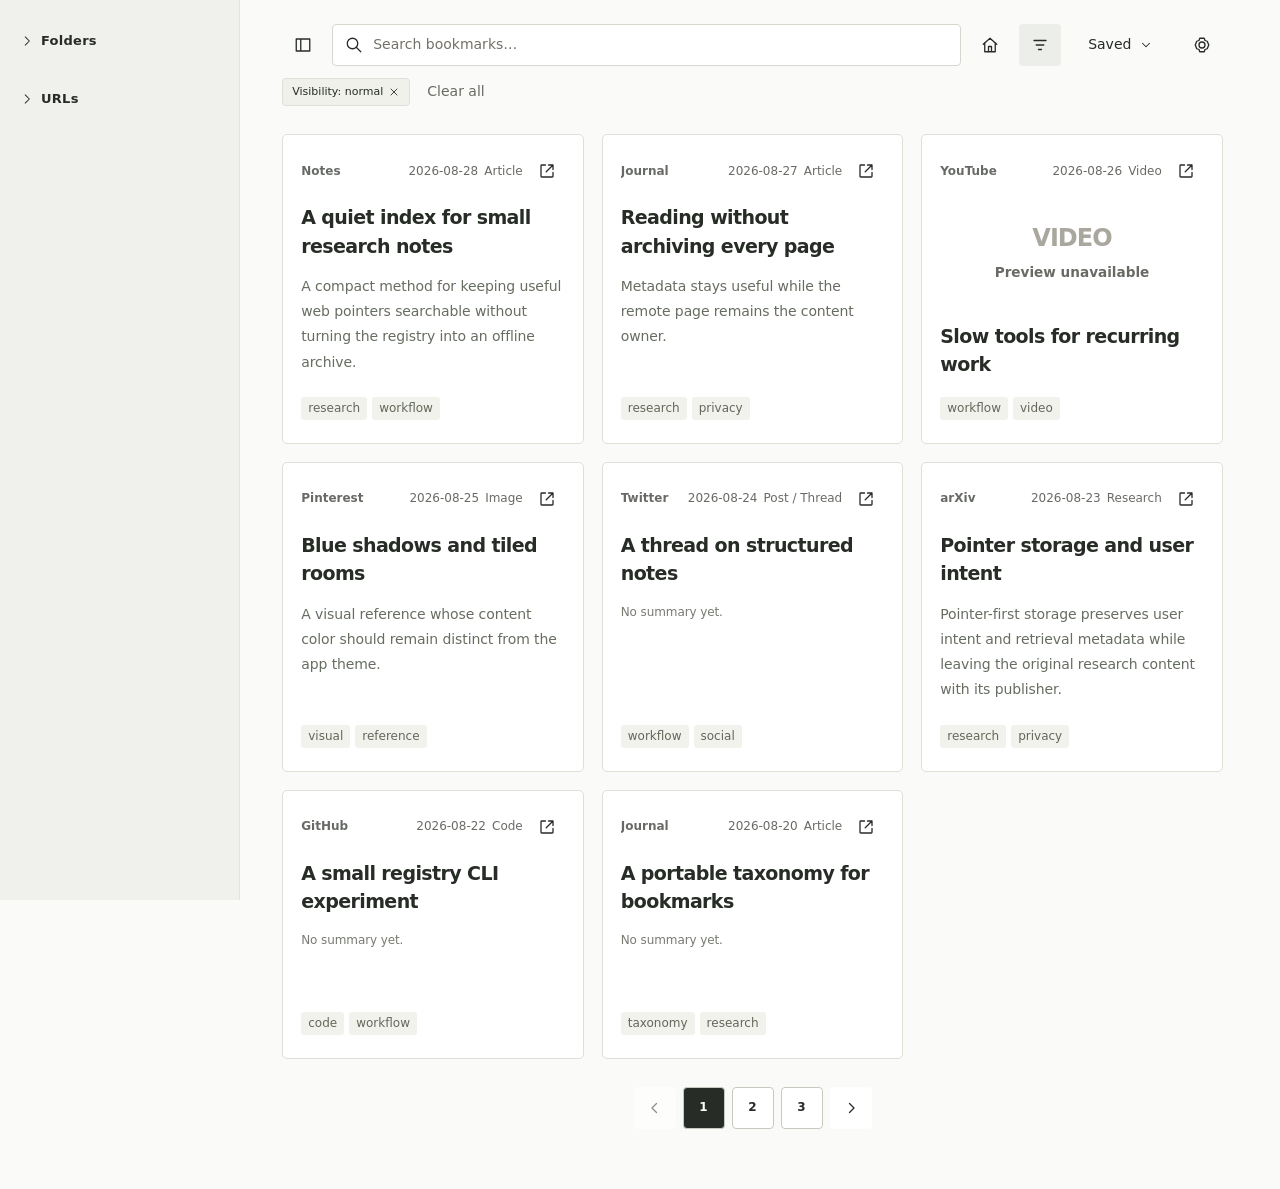
==== web/demo.html @ cd57df18 "Publish local bookmark workspace template with synthetic examples" ====
<!doctype html>
<html lang="en">
  <head>
    <meta charset="utf-8">
    <meta name="viewport" content="width=device-width, initial-scale=1">
    <meta name="color-scheme" content="light">
    <title>Web Bookmark Hub</title>
    <link rel="stylesheet" href="styles.css?v=cards-settings-2">
    <link rel="stylesheet" href="sidebar-navigation.css?v=navigation-6">
    <link rel="stylesheet" href="ui-theme.css?v=cards-settings-2">
    <script src="ui-icons.js?v=clean-retrieval-1" defer></script>
    <script src="ui-language.js?v=cards-settings-2" defer></script>
    <script src="content-types.js?v=content-type-1" defer></script>
    <script src="demo-data.js?v=structural-nav-1" defer></script>
    <script src="demo-source.js?v=content-type-1" defer></script>
    <script src="demo-boot.js?v=structural-nav-1" defer></script>
    <script src="query-state.js?v=view-settings-1" defer></script>
    <script src="sort-model.js?v=sort-popover-1" defer></script>
    <script src="settings-controller.js?v=view-settings-1" defer></script>
    <script src="results-view.js?v=clean-retrieval-1" defer></script>
    <script src="detail-presentation.js?v=single-url-1" defer></script>
    <script src="card-presentation.js?v=card-density-1" defer></script>
    <script src="detail-view.js?v=clean-retrieval-1" defer></script>
    <script src="detail-navigation.js?v=detail-navigation-1" defer></script>
    <script src="tag-suggestions.js?v=tag-suggestions-2" defer></script>
    <script src="view.js?v=clean-retrieval-1" defer></script>
    <script src="sidebar-navigation.js?v=clean-retrieval-1" defer></script>
    <script src="responsive-workflows.js?v=clean-retrieval-1" defer></script>
    <script src="selection-actions.js?v=clean-retrieval-1" defer></script>
    <script src="app.js?v=clean-retrieval-1" defer></script>
  </head>
  <body>
    <div class="app-shell" id="app-shell">
      <aside class="sidebar" id="sidebar" aria-label="Entry navigation">
        <button id="sidebar-mobile-close" class="sidebar-mobile-close" type="button" aria-label="Close sidebar" data-i18n-aria-label="sidebar.close" data-icon="close"></button>
        <nav class="sidebar-nav" aria-label="Browse entries">
          <details class="nav-group">
            <summary class="nav-label"><span data-icon="chevron"></span>Folders</summary>
            <button class="tree-collapse-control" type="button" data-collapse-tree="folders" aria-label="Collapse all Folders" data-tooltip="Collapse all Folders" data-i18n-collapse-section="Folders" data-icon="collapse"></button>
            <div id="folders" class="facet-list tree-list" aria-label="Folders">
              <p class="sidebar-empty">Loading…</p>
            </div>
          </details>

          <details class="nav-group">
            <summary class="nav-label"><span data-icon="chevron"></span>URLs</summary>
            <button class="tree-collapse-control" type="button" data-collapse-tree="url-groups" aria-label="Collapse all URLs" data-tooltip="Collapse all URLs" data-i18n-collapse-section="URLs" data-icon="collapse"></button>
            <div id="url-groups" class="facet-list tree-list auto-group-list" aria-label="URL groups">
              <p class="sidebar-empty">Loading…</p>
            </div>
          </details>

        </nav>
      </aside>
    <button id="sidebar-backdrop" class="sidebar-backdrop" type="button" aria-label="Close sidebar" data-i18n-aria-label="sidebar.close" hidden></button>

      <main class="main-content" id="main-content">
        <h1 id="page-title" class="visually-hidden">All entries</h1>
        <header class="results-header">
          <div class="control-slot" id="control-slot">
            <div class="toolbar browse-toolbar" id="browse-toolbar" aria-label="Entry controls">
            <button class="button button-quiet icon-button sidebar-toggle" id="sidebar-toggle" type="button" aria-controls="sidebar" aria-expanded="true" aria-label="Hide sidebar" data-tooltip="Hide sidebar" data-icon="sidebar"></button>

            <label class="search-field" for="search-input"><span class="search-icon" data-icon="search" aria-hidden="true"></span>
              <span class="visually-hidden">Search entries</span>
              <input id="search-input" name="search" type="search" placeholder="Search bookmarks…" autocomplete="off" data-i18n-placeholder="placeholder.search">
            </label>

            <button class="button icon-button default-view-button" id="default-view-button" type="button" aria-label="Return to default view" data-tooltip="Return to default view" data-i18n-aria-label="action.returnDefault" data-i18n-tooltip="action.returnDefault" data-icon="home"></button>

            <button class="button icon-button filter-button" id="filter-button" type="button" aria-label="Open filters" aria-haspopup="dialog" aria-controls="filter-dialog" data-tooltip="Open filters" data-i18n-aria-label="action.openFilters" data-i18n-tooltip="action.openFilters" data-icon="filter"></button>

            <div class="sort-control" id="sort-control">
              <button class="button sort-trigger" id="sort-trigger" type="button" aria-haspopup="dialog" aria-expanded="false" aria-controls="sort-popover">Saved ↓</button>
              <div class="sort-popover" id="sort-popover" role="dialog" aria-label="Sort entries" hidden>
                <span class="sort-label">Sort order</span>
                <div class="sort-options" role="radiogroup" aria-label="Sort order">
                  <button class="sort-option" type="button" role="radio" data-sort-value="newest"><span>Saved</span><span>Newest ↓</span></button>
                  <button class="sort-option" type="button" role="radio" data-sort-value="oldest"><span>Saved</span><span>Oldest ↑</span></button>
                  <button class="sort-option" type="button" role="radio" data-sort-value="updated_desc"><span>Edited</span><span>Newest ↓</span></button>
                  <button class="sort-option" type="button" role="radio" data-sort-value="updated_asc"><span>Edited</span><span>Oldest ↑</span></button>
                  <button class="sort-option" type="button" role="radio" data-sort-value="title_asc"><span>Title</span><span>A–Z ↑</span></button>
                  <button class="sort-option" type="button" role="radio" data-sort-value="title_desc"><span>Title</span><span>Z–A ↓</span></button>
                  <button class="sort-option" type="button" role="radio" data-sort-value="source_asc"><span>Source</span><span>A–Z ↑</span></button>
                  <button class="sort-option" type="button" role="radio" data-sort-value="source_desc"><span>Source</span><span>Z–A ↓</span></button>
                </div>
              </div>
            </div>
        <button class="button icon-button settings-button" id="settings-button" type="button" aria-label="Open settings" aria-haspopup="dialog" aria-controls="settings-dialog" data-tooltip="Open Settings" data-i18n-aria-label="action.openSettings" data-i18n-tooltip="action.openSettings" data-icon="settings"></button>
            <output id="result-count" class="visually-hidden" aria-live="polite">Loading entries…</output>
            </div>
          </div>
          <div class="result-context-slot" id="result-context-slot">
            <div class="active-filter-summary" id="active-filter-summary" hidden>
              <div class="active-filter-chips" id="active-filter-chips" aria-label="Active filters"></div>
              <button class="button button-quiet clear-filters-button" id="clear-filters-button" type="button" data-i18n="action.clearAll">Clear all</button>
            </div>
            <div class="batch-bar" id="batch-bar" role="group" aria-label="Selected entries" data-i18n-aria-label="selection.title" hidden>
              <div class="selection-summary"><label class="batch-select-all"><input id="batch-select-all" type="checkbox" aria-label="Select loaded entries" data-i18n-aria-label="selection.loaded"><span id="batch-selected-count">0 selected</span></label><button class="button button-quiet" id="batch-select-results" type="button" aria-pressed="false">Select all results</button></div>
              <div class="selection-actions">
                <button class="button button-quiet" id="batch-ai-summary" type="button"><span data-icon="ai"></span><span data-i18n="selection.ai">AI summary</span></button>
                <button class="button button-quiet" type="button" data-batch-action="add_tags" aria-controls="batch-editor" aria-expanded="false"><span data-icon="tags"></span><span>Tags</span></button>
                <button class="button button-quiet" id="batch-more" type="button" popovertarget="batch-more-menu" aria-label="More actions" data-i18n-aria-label="selection.more"><span data-icon="more"></span><span data-i18n="selection.more">More</span></button>
                <button class="button button-quiet icon-button" id="batch-done" type="button" aria-label="Clear selection" data-tooltip="Clear selection" data-i18n-aria-label="selection.clear" data-i18n-tooltip="selection.clear"><span data-icon="close"></span></button>
              </div>
              <div class="selection-menu" id="batch-more-menu" popover="auto" aria-label="More actions" data-i18n-aria-label="selection.more">
                <button type="button" data-batch-action="set_kind"><span data-icon="type"></span>Content type</button>
                <button type="button" data-batch-action="set_visibility"><span data-icon="lock"></span>Visibility</button>
                <button type="button" data-batch-action="set_folder"><span data-icon="folder"></span><span data-i18n="action.moveToFolder">Move to Folder</span></button>
                <button type="button" class="selection-delete" data-batch-action="delete"><span data-icon="delete"></span><span data-i18n="action.deletePermanently">Delete permanently</span></button>
              </div>
              <div class="selection-editor" id="batch-editor" popover="auto" role="dialog" aria-labelledby="batch-editor-title">
                <div class="selection-editor-heading"><h2 id="batch-editor-title">Move to Folder</h2><button class="button button-quiet icon-button" id="batch-editor-close" type="button" aria-label="Close action"><span data-icon="close"></span></button></div>
                <label class="batch-operation-label visually-hidden" for="batch-operation" data-i18n="selection.operation">Action</label>
                <select id="batch-operation"><option value="set_folder" data-i18n="action.moveToFolder">Move to Folder</option><option value="add_tags" data-i18n="action.addTags">Add Tags</option><option value="remove_tags" data-i18n="action.removeTags">Remove Tags</option><option value="set_kind" data-i18n="action.setContentType">Set Content type</option><option value="set_visibility" data-i18n="action.setVisibility">Set Visibility</option><option value="delete" data-i18n="action.deletePermanently">Delete permanently</option></select>
                <label id="batch-value-label" class="batch-value-label" for="batch-folder">Folder</label>
                <select id="batch-folder" aria-label="Folder"><option value="">No Folder</option></select>
                <input id="batch-tags" type="text" placeholder="Comma-separated tags" data-i18n-placeholder="placeholder.commaSeparated" aria-label="Tags" hidden>
                <select id="batch-kind" aria-label="Content type" hidden></select>
                <select id="batch-visibility" aria-label="Visibility" hidden><option value="normal">Normal</option><option value="private">Private</option></select>
                <p id="batch-delete-hint" data-i18n="selection.deleteHint" hidden>Entries, notes and previews will be permanently deleted. Confirm the count next.</p>
                <div class="batch-actions"><button class="button button-primary" id="batch-apply" type="button" data-i18n="action.apply">적용</button></div>
                <p id="batch-editor-feedback" role="status" aria-live="polite"></p>
              </div>
            </div>
          </div>
        </header>
        <p class="visually-hidden" id="view-scope-label">Grid shows all URLs.</p>
        <p id="app-status" class="app-status" role="status" aria-live="polite" data-i18n="app.connecting">Connecting to the local Registry…</p>

        <section class="results-section" aria-label="Saved entries" aria-busy="true">
          <div id="results" class="results results-grid">
            <div class="state-message" role="status">Loading your saved entries…</div>
          </div>
          <div id="feed-loader" class="feed-loader" hidden>
            <button id="feed-load-more" class="button" type="button" data-i18n="action.loadMore">Load more</button>
            <span id="feed-load-status" class="feed-load-status" role="status" aria-live="polite"></span>
          </div>
          <nav id="pagination" class="pagination" aria-label="Result pages"></nav>
        </section>
      </main>
    </div>

    <div id="mobile-selection" class="mobile-selection" role="group" aria-label="Selected entries" data-i18n-aria-label="selection.title" hidden>
      <span id="mobile-selected-count" class="mobile-selected-count" aria-live="polite"></span>
      <button id="mobile-batch-open" class="button button-primary" type="button" aria-haspopup="dialog" aria-controls="batch-dialog" data-i18n="selection.actions">Actions</button>
      <button id="mobile-batch-done" class="button button-quiet" type="button" data-i18n="action.done">Done</button>
    </div>
    <dialog id="batch-dialog" class="entry-dialog batch-dialog" aria-labelledby="batch-dialog-title">
      <div class="dialog-header">
        <h2 id="batch-dialog-title" data-i18n="selection.title">Selected entries</h2>
        <button class="button button-quiet icon-button" type="button" data-dialog-close aria-label="Close actions" data-i18n-aria-label="selection.close" data-icon="close"></button>
      </div>
      <div id="batch-dialog-body" class="batch-dialog-body"></div>
      <p id="batch-status" class="batch-status" role="status" aria-live="polite"></p>
    </dialog>

    <dialog id="filter-dialog" class="entry-dialog filter-dialog" aria-labelledby="filter-dialog-title">
      <div class="dialog-header">
        <h2 id="filter-dialog-title">Filters</h2>
      <button class="button button-quiet icon-button" type="button" data-dialog-close aria-label="Close filters" data-tooltip="Close" data-i18n-aria-label="action.closeFilters" data-i18n-tooltip="action.close" data-icon="close"></button>
      </div>
      <form id="filter-form" class="filter-dialog-content">
        <div class="filter-form-grid">
          <div class="form-field"><label for="filter-preview">Image preview</label><select id="filter-preview"><option value="">Any</option><option value="with">Has image</option><option value="without">No image</option></select><span id="filter-preview-hint" class="optional"></span></div>
          <div class="form-field"><label for="filter-kind">Content type</label><select id="filter-kind"><option value="">Any</option></select></div>
          <div class="form-field"><label for="filter-source">Source domain</label><input id="filter-source" type="text" inputmode="url" placeholder="example.com"></div>
          <div class="form-field"><label for="filter-visibility">Visibility</label><select id="filter-visibility"><option value="">Any</option><option value="normal">Normal</option><option value="private">Private</option></select></div>
          <div class="form-field"><label for="filter-folder">Folder</label><select id="filter-folder"><option value="">Any Folder</option></select></div>
          <div class="form-field"><label for="filter-tag">Tag</label><input id="filter-tag" type="text" placeholder="reference"></div>
          <div class="form-field"><label for="filter-saved-from">Saved from</label><input id="filter-saved-from" type="date"><button class="button button-quiet filter-date-preset" id="filter-recent-preset" type="button" aria-pressed="false" data-i18n="action.last14Days">Last 14 days</button></div>
          <div class="form-field"><label for="filter-saved-to">Saved to</label><input id="filter-saved-to" type="date"></div>
        </div>
        <div class="dialog-actions"><button class="button button-quiet" id="filter-reset-button" type="button" data-i18n="action.clearAll">Clear all</button><button class="button button-primary" type="submit" data-i18n="action.applyFilters">Apply filters</button></div>
      </form>
    </dialog>

    <dialog id="detail-dialog" class="entry-dialog detail-dialog" aria-labelledby="detail-dialog-title">
      <h2 id="detail-dialog-title" class="visually-hidden">Entry details</h2>
    <button id="detail-previous" class="button button-quiet icon-button detail-dialog-nav detail-dialog-previous" type="button" aria-label="Previous entry" data-tooltip="Previous entry" data-i18n-aria-label="action.previousEntry" data-i18n-tooltip="action.previousEntry" data-icon="previous"></button>
    <button id="detail-next" class="button button-quiet icon-button detail-dialog-nav detail-dialog-next" type="button" aria-label="Next entry" data-tooltip="Next entry" data-i18n-aria-label="action.nextEntry" data-i18n-tooltip="action.nextEntry" data-icon="next"></button>
      <div id="detail-content" class="detail-content"></div>
    </dialog>

    <dialog id="settings-dialog" class="entry-dialog settings-dialog" aria-labelledby="settings-dialog-title">
        <div class="dialog-header">
          <h2 id="settings-dialog-title" data-i18n="settings.title">Settings</h2>
          <div class="dialog-header-actions">
            <label class="language-control" for="ui-language"><span class="visually-hidden">Language</span><select id="ui-language" aria-label="Language"><option value="en">English</option><option value="ko">한국어</option></select></label>
          <button class="button button-quiet icon-button" type="button" data-dialog-close aria-label="Close settings" data-tooltip="Close" data-i18n-aria-label="action.closeSettings" data-i18n-tooltip="action.close" data-icon="close"></button>
          </div>
        </div>
      <div class="settings-tabs" role="tablist" aria-label="Settings sections">
        <button id="settings-add-tab" class="settings-tab" type="button" role="tab" aria-selected="true" aria-controls="settings-add-panel" data-settings-panel="add" data-i18n="action.addUrl">Add URL</button>
        <button id="settings-view-tab" class="settings-tab" type="button" role="tab" aria-selected="false" aria-controls="settings-view-panel" data-settings-panel="view" data-i18n="settings.view">View</button>
        <button id="settings-folders-tab" class="settings-tab" type="button" role="tab" aria-selected="false" aria-controls="settings-folders-panel" data-settings-panel="folders">Folders</button>
        <button id="settings-rules-tab" class="settings-tab" type="button" role="tab" aria-selected="false" aria-controls="settings-rules-panel" data-settings-panel="rules">Rules</button>
        <button id="settings-guide-tab" class="settings-tab" type="button" role="tab" aria-selected="false" aria-controls="settings-guide-panel" data-settings-panel="guide" data-i18n="settings.guide">Guide</button>
        <button id="settings-chrome-tab" class="settings-tab" type="button" role="tab" aria-selected="false" aria-controls="settings-chrome-panel" data-settings-panel="chrome">Chrome</button>
        <button id="settings-ai-tab" class="settings-tab" type="button" role="tab" aria-selected="false" aria-controls="settings-ai-panel" data-settings-panel="ai" data-i18n="settings.ai">AI</button>
      </div>
      <section id="settings-add-panel" class="settings-panel" role="tabpanel" aria-labelledby="settings-add-tab" data-settings-content="add">
        <form id="add-form" class="add-form" novalidate>
          <div class="form-field">
            <label for="add-url-input">URL</label>
            <input id="add-url-input" name="url" type="url" inputmode="url" autocomplete="url" placeholder="https://example.test/article" required aria-describedby="add-form-error add-form-result">
            <p id="add-form-error" class="form-error" role="alert" aria-live="assertive" hidden></p>
            <div id="add-form-result" class="add-form-result" role="status" aria-live="polite" hidden></div>
          </div>
          <div class="form-field"><label for="add-title-input"><span data-i18n="form.title">Title</span><span class="optional" data-i18n="form.optional">Optional</span></label><input id="add-title-input" name="title" type="text" autocomplete="off" placeholder="Use a short title" data-i18n-placeholder="placeholder.title"></div>
          <details id="add-options" class="add-options">
            <summary><span data-i18n="form.moreOptions">More options</span><span id="add-options-state" class="optional" data-i18n="form.optionsSet" hidden>Values set</span></summary>
            <div class="add-options-content">
              <div class="form-field"><label for="add-comment-input"><span data-i18n="form.note">Note</span><span class="optional" data-i18n="form.optional">Optional</span></label><textarea id="add-comment-input" name="comment" rows="2" maxlength="20000" placeholder="Why this link matters" data-i18n-placeholder="placeholder.note"></textarea></div>
              <div class="form-field"><label for="add-tags-input">Tags<span class="optional" data-i18n="form.optionalTags">Optional, comma separated</span></label><input id="add-tags-input" name="tags" type="text" autocomplete="off" placeholder="reference, visual"></div>
              <div class="form-grid">
                <div class="form-field"><label for="add-folder-input">Folder<span class="optional" data-i18n="form.optional">Optional</span></label><select id="add-folder-input" name="folder"><option value="">No Folder</option></select></div>
                <div class="form-field"><label for="add-kind-input">Content type</label><select id="add-kind-input" name="kind"><option value="page">Web page</option></select></div>
                <div class="form-field"><div class="field-label-with-help"><label for="add-visibility-input">Visibility</label><details class="settings-help settings-help-inline"><summary aria-label="About Registry rules">?</summary><p data-i18n="help.addPolicy">Registry rules match the saved URL's hostname and path. Normal means ordinary local visibility, not public sharing.</p></details></div><select id="add-visibility-input" name="visibility"><option value="default" data-i18n="form.useRules">Use Registry rules</option><option value="normal">Normal</option><option value="private">Private</option></select></div>
              </div>
            </div>
          </details>
          <div class="dialog-actions"><button class="button button-primary" type="submit" data-i18n="action.saveUrl">Save URL</button></div>
        </form>
      </section>
      <section id="settings-view-panel" class="settings-panel settings-panel-padded" role="tabpanel" aria-labelledby="settings-view-tab" data-settings-content="view" hidden>
        <div class="form-field settings-view-field"><label for="settings-view-select">Result view</label><select id="settings-view-select"><option value="grid">Grid</option><option value="feed">Feed</option><option value="list">List</option></select></div>
      </section>
      <section id="settings-folders-panel" class="settings-panel settings-panel-padded" role="tabpanel" aria-labelledby="settings-folders-tab" data-settings-content="folders" hidden>
        <form id="folder-create-form" class="folder-create-form">
          <div class="form-field"><label for="folder-create-name" data-i18n="settings.folderName">Name</label><input id="folder-create-name" type="text" maxlength="200" required></div>
          <div class="form-field"><label for="folder-create-parent" data-i18n="settings.folderParent">Parent</label><select id="folder-create-parent"><option value="">Top level</option></select></div>
          <button class="button button-primary" type="submit" data-i18n="action.createFolder">Create Folder</button>
        </form>
        <p id="folder-manager-error" class="form-error" role="alert"></p>
        <div id="folder-manager-list" class="folder-manager-list"><p class="detail-empty">Loading…</p></div>
      </section>
      <section id="settings-rules-panel" class="settings-panel" role="tabpanel" aria-labelledby="settings-rules-tab" data-settings-content="rules" hidden>
      <div class="policy-content">
        <form id="policy-default-form" class="capture-defaults-form">
          <h3 class="detail-section-title">Defaults</h3>
          <div class="capture-defaults-grid">
            <div class="form-field"><label for="policy-default-visibility">Visibility</label><select id="policy-default-visibility"><option value="normal">Normal (local)</option><option value="private">Private</option></select></div>
            <div class="form-field"><label for="policy-default-storage">Selected images</label><select id="policy-default-storage"><option value="reference_only">Reference</option><option value="local_copy">Local copy</option></select></div>
            <div class="capture-defaults-actions"><button class="button button-primary" type="submit" data-i18n="action.save">Save</button></div>
          </div>
        </form>
        <section class="capture-rules-section" aria-labelledby="policy-rules-title">
          <div class="settings-section-heading">
            <div class="settings-title-group">
              <h3 id="policy-rules-title" class="detail-section-title">URL rules</h3>
              <details class="settings-help">
                <summary aria-label="About URL rules">?</summary>
                 <p data-i18n="help.urlRules">Rules apply to future saves. Existing Entries change only after Preview/apply.</p>
              </details>
            </div>
             <button id="policy-rule-toggle" class="button button-quiet" type="button" aria-expanded="false" aria-controls="policy-rule-form" data-i18n="action.addUrlRule">Add URL rule</button>
          </div>
          <form id="policy-rule-form" class="capture-rule-editor" hidden>
            <div class="form-field capture-rule-prefix"><label for="policy-rule-prefix">URL prefix</label><input id="policy-rule-prefix" type="url" placeholder="https://example.test/private" required></div>
             <div class="form-field capture-rule-tags"><div class="field-label-with-help"><label for="policy-rule-tags">Add Tags on future saves</label><details class="settings-help settings-help-inline"><summary aria-label="About future Tags">?</summary><p id="policy-rule-tags-hint" data-i18n="help.ruleTags">Matching new Entries receive these Tags. Existing Tags are never removed.</p></details></div><input id="policy-rule-tags" type="text" placeholder="reference, project-x" aria-describedby="policy-rule-tags-hint"></div>
            <div class="form-field"><label for="policy-rule-mode" data-i18n="rule.saveMethod">Save method</label><select id="policy-rule-mode"><option value="all" data-i18n="rule.mode.all">All saves</option><option value="page" data-i18n="rule.mode.page">URL save</option><option value="selected_images" data-i18n="rule.mode.selected_images">Image selection</option></select></div>
            <div class="capture-rule-grid">
              <div class="form-field"><label for="policy-rule-kind">Content type</label><select id="policy-rule-kind"></select></div>
              <div class="form-field"><label for="policy-rule-visibility">Visibility</label><select id="policy-rule-visibility"><option value="private">Private</option><option value="normal">Normal (local)</option></select></div>
            </div>
            <p id="policy-rule-error" class="form-error" role="alert"></p>
            <div class="capture-rule-actions"><button class="button button-primary" type="submit" data-i18n="action.addRule">Add rule</button></div>
          </form>
          <p id="policy-rule-status" class="form-hint" role="status" aria-live="polite"></p>
          <div id="policy-rules" class="policy-rule-list"><p class="detail-empty">Loading…</p></div>
        </section>
        <p id="policy-error" class="form-error" role="alert"></p>
      </div>
      </section>
      <section id="settings-guide-panel" class="settings-panel" role="tabpanel" aria-labelledby="settings-guide-tab" data-settings-content="guide" hidden>
        <div class="guide-content">
          <section class="guide-section">
            <h3 data-i18n="settings.guideSave">Save links</h3>
            <p data-i18n="help.guideSave">Add a link in Add URL, or use the Chrome extension to save the current page or selected images. Saving the same URL again preserves its existing title and notes.</p>
          </section>
          <section class="guide-section">
            <h3 data-i18n="settings.guideBrowse">Select and open</h3>
            <p data-i18n="help.guideDesktop">Click or Space selects; Shift extends the selection. Double-click or Enter opens details. Selection reveals batch actions below search.</p>
            <p data-i18n="help.guideTouch">On touch screens, tap a card to open details and use its checkbox to select. Actions at the bottom opens batch tools.</p>
          </section>
          <section class="guide-section">
            <h3 data-i18n="settings.guideOrganize">Organize and find</h3>
            <p data-i18n="help.guideOrganize">Folders are locations you manage; URLs groups links automatically by address. Tags can span several topics. Search and active filters work together; remove a filter chip to broaden the results.</p>
          </section>
          <section class="guide-section">
            <h3 data-i18n="settings.visibilityGuide">Visibility and AI access</h3>
            <p data-i18n="help.guidePrivacy">Normal Entries stay local; they are not publicly shared. Private Entries are excluded from AI. AI summary processes permitted Normal Entries, with progress in the AI tab.</p>
          </section>
        </div>
      </section>
      <section id="settings-chrome-panel" class="settings-panel" role="tabpanel" aria-labelledby="settings-chrome-tab" data-settings-content="chrome" hidden>
      <div class="chrome-content">
        <div id="chrome-connection-request" class="connection-panel" aria-live="polite" hidden>
          <h3>Connect this Chrome extension?</h3>
          <p data-i18n="help.chromePermission">This extension can save the current page and images you explicitly select to this local Registry.</p>
          <button id="chrome-approve-button" class="button button-primary" type="button" data-i18n="action.approveConnection">Approve connection</button>
        </div>
        <p id="chrome-connection-guidance" class="guide-note" data-i18n="help.chromeConnect">Open the Web Bookmark Hub extension and choose “Connect in Web UI” to request access.</p>
        <section aria-labelledby="chrome-clients-title">
          <h3 id="chrome-clients-title">Paired clients</h3>
          <div id="chrome-clients" class="client-list"><p class="sidebar-empty">Loading…</p></div>
          <button id="chrome-clients-show-all" class="button button-quiet" type="button" hidden>Show all</button>
        </section>
        <p id="chrome-error" class="form-error" role="alert"></p>
      </div>
      </section>
      <section id="settings-ai-panel" class="settings-panel settings-panel-padded" role="tabpanel" aria-labelledby="settings-ai-tab" data-settings-content="ai" hidden>
        <div class="settings-summary-content">
          <div>
            <h3 class="detail-section-title" data-i18n="settings.aiTitle">AI URL summaries</h3>
            <p class="guide-note" data-i18n="help.aiSummary">Summarize untried Normal URLs here, or select specific URLs to retry.</p>
          </div>
          <dl class="settings-summary-facts">
            <div><dt data-i18n="settings.aiModel">Model</dt><dd>gpt-5.6-luna (max)</dd></div>
            <div><dt data-i18n="settings.aiAvailable">Ready now</dt><dd id="ai-url-summary-count">—</dd></div>
          </dl>
          <p id="ai-url-summary-status" class="form-hint" role="status" aria-live="polite"></p>
          <p id="ai-url-summary-error" class="form-error" role="alert"></p>
          <div class="dialog-actions settings-summary-actions">
            <button id="ai-url-summary-start" class="button button-primary" type="button" data-i18n="action.useAiSummary">Use AI for URL summaries</button>
          </div>
        </div>
      </section>
    </dialog>
  </body>
</html>
---- web/styles.css ----
:root {
  --canvas: #e7e4dc;
  --surface: #fbfaf5;
  --surface-muted: #e0ddd4;
  --surface-soft: #f2f0e9;
  --ink: #171715;
  --ink-soft: #5c5a54;
  --line: #aaa79e;
  --line-strong: #34332f;
  --focus: #171715;
  --radius: 3px;
  --shadow: 5px 5px 0 #171715;
  --sidebar-width: 244px;
  --ui-font-family: system-ui, -apple-system, "Segoe UI", sans-serif;
  --ui-root-font-size: 143.75%;
  color: var(--ink);
  background: var(--canvas);
  font-family: var(--ui-font-family);
  font-size: var(--ui-root-font-size);
}

* { box-sizing: border-box; }
html { min-width: 0; background: var(--canvas); scrollbar-gutter: stable; }
body { min-width: 0; margin: 0; background: var(--canvas); color: var(--ink); line-height: 1.42; }
html.has-open-dialog, html.has-open-dialog body { overflow: hidden; overscroll-behavior: none; }
button, input, select, textarea { font: inherit; }
button, select { cursor: pointer; }
select { min-width: 0; max-width: 100%; font-size: .78rem; white-space: nowrap; }
button:disabled, input:disabled, select:disabled { cursor: not-allowed; opacity: .52; }
button:focus-visible, input:focus-visible, select:focus-visible, textarea:focus-visible, a:focus-visible { outline: 3px solid var(--focus); outline-offset: 3px; }

[data-tooltip] { position: relative; }
[data-tooltip]::after { position: absolute; z-index: 20; bottom: calc(100% + 8px); left: 50%; width: max-content; max-width: min(220px, calc(100vw - 24px)); padding: 5px 7px; border: 1px solid var(--ink); color: var(--surface); background: var(--ink); box-shadow: 3px 3px 0 var(--line-strong); content: attr(data-tooltip); font-size: .66rem; line-height: 1.25; opacity: 0; pointer-events: none; text-align: center; transform: translate(-50%, 3px); transition: opacity 100ms linear, transform 100ms linear; }
[data-tooltip].is-tooltip-visible::after { opacity: 1; transform: translate(-50%, 0); }

.icon { width: 16px; height: 16px; fill: none; stroke: currentcolor; stroke-linecap: square; stroke-linejoin: miter; stroke-width: 1.8; }
.icon-button { display: inline-grid; width: 42px; min-width: 42px; height: 42px; min-height: 42px; place-items: center; border: 0; padding: 0; background: transparent; box-shadow: none; }
.icon-button:focus-visible { outline: none; color: var(--surface); background: var(--ink); }

.app-shell { display: grid; grid-template-columns: var(--sidebar-width) minmax(0, 1fr); min-height: 100vh; }
.app-shell.is-sidebar-collapsed { grid-template-columns: minmax(0, 1fr); }
.app-shell.is-sidebar-collapsed .sidebar { display: none; }
.sidebar { position: sticky; top: 0; display: flex; flex-direction: column; width: var(--sidebar-width); height: 100vh; padding: 26px 14px; border-right: 1px solid var(--line-strong); background: #d8d5cd; overflow-y: auto; }
.brand { padding: 0 8px 30px; }
.brand-name { display: block; color: var(--ink); font-size: 1rem; font-weight: 800; letter-spacing: -.04em; }
.nav-label, .optional { color: var(--ink-soft); font-size: .72rem; }
.sidebar-nav { display: grid; gap: 25px; }
.nav-group { display: grid; gap: 4px; }
.nav-label { padding: 7px 8px; color: var(--ink); font-size: .82rem; font-weight: 900; letter-spacing: .01em; cursor: pointer; list-style: none; }
.nav-label::-webkit-details-marker { display: none; }
.nav-label::before { display: inline-block; width: 1.1em; margin-right: 4px; content: "▸"; font-size: .72em; transform-origin: center; }
.nav-group[open] > .nav-label::before { transform: rotate(90deg); }
.nav-item, .facet-list button, .sidebar-link { width: 100%; min-height: 42px; border: 1px solid transparent; border-radius: var(--radius); padding: 7px 8px; color: var(--ink-soft); background: transparent; font-size: .78rem; font-weight: 650; text-align: left; }
.nav-item:hover, .facet-list button:hover, .sidebar-link:hover { color: var(--ink); background: var(--surface-muted); }
.nav-item.is-active, .sidebar-link.is-active, .sidebar-link[aria-pressed="true"] { border-color: var(--ink); color: var(--surface); background: var(--ink); box-shadow: 3px 3px 0 var(--line-strong); }
.facet-list { display: grid; gap: 3px; }
.facet-list button, .sidebar-link { display: flex; gap: 8px; align-items: center; justify-content: space-between; }
.tree-item { padding-left: calc(8px + var(--tree-depth, 0) * 12px) !important; overflow-wrap: anywhere; white-space: normal !important; }
.tree-branch { min-width: 0; }
.tree-parent { min-height: 42px; padding: 9px 8px 8px calc(8px + var(--tree-depth, 0) * 12px); color: var(--ink); font-size: .78rem; font-weight: 750; line-height: 1.35; cursor: pointer; list-style: none; overflow-wrap: anywhere; }
.tree-parent::-webkit-details-marker { display: none; }
.tree-parent::before { display: inline-block; width: 1em; margin-right: 4px; color: var(--ink-soft); content: "›"; transform-origin: center; }
.tree-branch[open] > .tree-parent::before { transform: rotate(90deg); }
.tree-parent:hover { background: var(--surface-muted); }
.tree-children { display: grid; gap: 3px; }
.sidebar-empty { margin: 6px 8px; color: var(--ink-soft); font-size: .72rem; }

.main-content { min-width: 0; padding: 36px clamp(22px, 4vw, 68px) 56px; }
.results-header { position: sticky; z-index: 20; top: 0; padding-bottom: 12px; background: var(--canvas); }
h1, h2, h3, p { overflow-wrap: anywhere; }
h1 { margin: 0; font-size: clamp(1.55rem, 2vw, 2.15rem); line-height: 1.1; letter-spacing: -.06em; }
h2 { margin: 0; font-size: 1.08rem; letter-spacing: -.035em; }
.toolbar { display: flex; min-width: 0; flex-wrap: nowrap; gap: 9px; align-items: center; }
.toolbar > * { min-width: 0; }
.control-slot { position: relative; min-height: 42px; }
.result-context-slot { display: flex; height: 42px; margin-top: 8px; gap: 8px; align-items: center; overflow: hidden; }
.search-field { flex: 1 1 240px; min-width: 180px; }
.search-field input, .form-field input, .folder-manager-row > input { width: 100%; min-height: 42px; border: 1px solid var(--line-strong); border-radius: var(--radius); padding: 7px 10px; color: var(--ink); background: var(--surface); font-size: .78rem; }
.search-field input::placeholder, .form-field input::placeholder { color: #747169; }
.sort-control { position: relative; flex: 0 0 auto; }
.sort-trigger { min-width: 112px; white-space: nowrap; }
.sort-popover { position: absolute; z-index: 25; top: calc(100% + 7px); right: 0; display: grid; width: 244px; max-width: calc(100vw - 28px); max-height: min(560px, calc(100vh - 84px)); gap: 8px; border: 1px solid var(--ink); border-radius: var(--radius); padding: 10px; overflow-y: auto; background: var(--surface); box-shadow: var(--shadow); }
.sort-popover[hidden] { display: none; }
.sort-label { color: var(--ink-soft); font-size: .68rem; font-weight: 800; text-transform: uppercase; }
.sort-options { display: grid; border: 1px solid var(--line-strong); }
.sort-option { display: flex; width: 100%; min-height: 38px; gap: 12px; align-items: center; justify-content: space-between; border: 0; border-bottom: 1px solid var(--line); border-radius: 0; padding: 6px 8px; color: var(--ink); background: var(--surface); font-size: .7rem; font-weight: 750; text-align: left; }
.sort-option:last-child { border-bottom: 0; }
.sort-option span:last-child { color: var(--ink-soft); font-size: .65rem; font-weight: 650; white-space: nowrap; }
.sort-option:hover { background: var(--surface-muted); }
.sort-option[aria-checked="true"] { color: var(--surface); background: var(--ink); }
.sort-option[aria-checked="true"] span:last-child { color: inherit; }
.filter-button { display: inline-grid; }
.button.icon-button.default-view-button,
.button.icon-button.filter-button,
.button.icon-button.settings-button { border: 1px solid var(--ink); }
.filter-button.is-active { color: var(--surface); background: var(--ink); }
.settings-button { flex: 0 0 auto; }
.button, .toggle-button, .pagination-button { min-height: 42px; border: 1px solid var(--line-strong); border-radius: var(--radius); padding: 7px 11px; color: var(--ink); background: var(--surface); font-size: .78rem; font-weight: 750; }
.button.icon-button, .toggle-button.icon-button, .pagination-button.icon-button { border: 0; padding: 0; font-size: 16px; box-shadow: none; }
.button:hover, .toggle-button:hover, .pagination-button:hover { background: var(--surface-muted); }
.button-primary { border-color: var(--ink); color: var(--surface); background: var(--ink); box-shadow: 3px 3px 0 var(--line-strong); }
.button-primary:hover { color: var(--ink); background: var(--surface); }
.button-quiet { border-color: transparent; background: transparent; box-shadow: none; }
.button-quiet:hover { background: var(--surface-muted); }
.active-filter-summary { display: flex; min-width: 104px; flex: 1 1 104px; flex-wrap: nowrap; gap: 8px; align-items: center; overflow-x: auto; }
.active-filter-summary[hidden] { display: none; }
.active-filter-chips { display: flex; min-width: max-content; flex: 1 0 auto; flex-wrap: nowrap; gap: 6px; }
.active-filter-chip { min-height: 30px; border: 1px solid var(--line-strong); border-radius: 999px; padding: 4px 9px; color: var(--ink); background: var(--surface); font: inherit; font-size: .64rem; font-weight: 750; }
button.active-filter-chip:hover { color: var(--surface); background: var(--ink); }
.active-filter-chip.is-fixed { border-style: dashed; color: var(--ink-soft); background: var(--surface-muted); }
.clear-filters-button { min-height: 30px; padding: 4px 8px; font-size: .66rem; }

.results-section { padding-top: 18px; }
.results { min-width: 0; }
.results-grid { display: grid; grid-template-columns: repeat(4, minmax(0, 1fr)); grid-auto-rows: 1fr; gap: 16px; align-items: stretch; }
.entry-card { width: 100%; min-width: 0; max-width: 100%; border: 1px solid var(--line-strong); border-radius: var(--radius); background: var(--surface); overflow: hidden; }
.entry-card.is-private, .entry-feed.is-private { background: #eee9dc; }
.entry-card:hover { box-shadow: 4px 4px 0 var(--ink); }
.entry-card.is-private:hover { box-shadow: 4px 4px 0 var(--ink); }
.entry-card-grid { display: flex; height: 100%; flex-direction: column; overflow: visible; cursor: pointer; }
.entry-card:focus-visible, .entry-feed:focus-visible, .bbs-row:focus-visible { outline: 2px dashed var(--ink-soft); outline-offset: 3px; }
.preview { display: grid; min-height: 142px; place-items: end start; padding: 12px; color: var(--surface); background-color: #3c3b37; background-image: repeating-linear-gradient(135deg, rgb(255 255 255 / 13%) 0 1px, transparent 1px 6px); font-size: .72rem; font-weight: 800; letter-spacing: .08em; text-transform: uppercase; }
.preview-initials { display: inline-flex; border: 1px solid currentcolor; border-radius: 2px; padding: 3px 5px; color: var(--ink); background: var(--surface); }
.preview[data-tone="violet"], .preview[data-tone="blue"], .preview[data-tone="cobalt"], .preview[data-tone="ink"] { background-color: #292927; background-image: repeating-linear-gradient(45deg, rgb(255 255 255 / 16%) 0 1px, transparent 1px 5px); }
.preview[data-tone="amber"], .preview[data-tone="ochre"], .preview[data-tone="paper"] { color: var(--ink); background-color: #d9d6ce; background-image: radial-gradient(#85827b 1px, transparent 1px); background-size: 5px 5px; }
.preview[data-tone="green"], .preview[data-tone="mint"] { background-color: #67655f; background-image: repeating-linear-gradient(0deg, rgb(255 255 255 / 14%) 0 1px, transparent 1px 7px); }
.preview[data-tone="rose"], .preview[data-tone="coral"] { background-color: #89867d; background-image: repeating-linear-gradient(90deg, rgb(0 0 0 / 18%) 0 1px, transparent 1px 7px); }
.preview[data-tone="slate"] { background-color: #55534e; background-image: linear-gradient(45deg, rgb(255 255 255 / 10%) 25%, transparent 25% 75%, rgb(255 255 255 / 10%) 75%), linear-gradient(45deg, rgb(255 255 255 / 10%) 25%, transparent 25% 75%, rgb(255 255 255 / 10%) 75%); background-position: 0 0, 5px 5px; background-size: 10px 10px; }
.entry-card-body { display: flex; min-width: 0; height: 100%; flex: 1 1 auto; flex-direction: column; gap: 7px; padding: 12px; }
.entry-card-grid .entry-meta { min-height: 36px; }
.entry-card-main { display: grid; min-width: 0; aspect-ratio: 4 / 3; overflow: hidden; container-type: inline-size; }
.entry-card-main[data-card-state="cover"] { display: block; }
.entry-card-main[data-card-state="type"] { place-items: center; }
.entry-card-type { display: flex; min-height: 0; align-items: center; justify-content: center; overflow: hidden; padding: 8px; color: #cbc8bf; font-size: clamp(3rem, 21cqi, 5.25rem); font-weight: 900; letter-spacing: -.085em; line-height: 1.25; text-align: center; text-transform: uppercase; overflow-wrap: anywhere; }
.entry-card-title { min-height: calc(1.34em * 2); flex: 1 1 auto; }
.entry-card-main + .entry-card-title { margin-top: 8px; align-self: start; }
.entry-card-external { display: inline-grid; width: 36px; min-width: 36px; height: 36px; min-height: 36px; margin-left: auto; place-items: center; border: 0; border-radius: var(--radius); color: var(--ink); background: transparent; font-size: 16px; font-weight: 900; line-height: 1; text-decoration: none; }
.entry-card-external:hover { background: var(--surface-muted); }
.entry-card-external:focus-visible { outline: none; color: var(--surface); background: var(--ink); }
.entry-card-external[data-tooltip]::after { right: 0; left: auto; transform: translate(0, 3px); }
.entry-card-external[data-tooltip].is-tooltip-visible::after { transform: translate(0, 0); }
.entry-card-footer { display: flex; min-width: 0; flex: 0 0 auto; gap: 8px; align-items: center; overflow: hidden; }
.entry-card-footer.has-no-tags { display: none; }
.entry-select-target { display: inline-flex; width: 36px; min-height: 36px; flex: 0 0 auto; align-items: center; justify-content: center; cursor: pointer; }
.entry-touch-select { display: none; margin-left: auto; }
.entry-select-checkbox { width: 20px; height: 20px; margin: 0; accent-color: var(--ink); }
.entry-card-footer .tags { min-width: 0; max-height: 26px; flex-wrap: nowrap; }
.entry-card-footer .tag { min-width: 0; overflow: hidden; text-overflow: ellipsis; white-space: nowrap; }
.entry-card-footer .tag-more { flex: 0 0 auto; }
.preview-image { position: relative; display: block; padding: 0; overflow: hidden; background: var(--surface-muted); }
.preview-placeholder { position: absolute; z-index: 0; inset: 0; width: 100%; height: 100%; min-height: 0; aspect-ratio: auto !important; }
.preview-image .cover-image { position: relative; z-index: 1; opacity: 0; }
.preview-image.is-loaded .cover-image { opacity: 1; }
.preview-image.is-loaded .preview-placeholder { visibility: hidden; }
.entry-card-type-fallback { display: grid; height: 100%; place-content: center; gap: 9px; padding: 12px; color: var(--ink-soft); text-align: center; }
.entry-card-type-fallback strong { color: #aaa79e; font-size: clamp(2.6rem, 18cqi, 4.8rem); font-weight: 900; letter-spacing: -.085em; line-height: 1.25; text-transform: uppercase; overflow-wrap: anywhere; }
.entry-card-type-fallback span { font-size: .68rem; font-weight: 750; }
.entry-card .preview { width: 100%; height: 100%; min-height: 0; aspect-ratio: auto; }
.cover-image { display: block; width: 100%; height: 100%; min-height: inherit; aspect-ratio: inherit; object-fit: cover; }
.preview-detail { width: 100%; height: clamp(300px, 58vh, 560px); min-height: 0; aspect-ratio: auto; margin: 0; }
.preview-detail .cover-image { width: 100%; max-width: 100%; height: 100%; min-height: 0; margin-inline: auto; aspect-ratio: auto; object-fit: contain; object-position: center; }
.preview-detail[data-image-shape="portrait"] .cover-image { object-fit: cover; object-position: center top; }
.entry-title { display: -webkit-box; min-width: 0; max-width: 100%; margin: 0; overflow: hidden; overflow-wrap: anywhere; font-size: .95rem; line-height: 1.34; letter-spacing: -.035em; -webkit-box-orient: vertical; -webkit-line-clamp: 2; }
.entry-meta { display: flex; min-width: 0; gap: 12px; align-items: center; color: var(--ink-soft); font-size: .73rem; }
.entry-source { min-width: 0; flex: 1 1 auto; overflow: hidden; text-overflow: ellipsis; white-space: nowrap; }
.entry-meta-facts { display: flex; min-width: 0; flex: 0 1 auto; gap: 10px; align-items: center; }
.entry-date { flex: 0 0 auto; }
.entry-kind { min-width: 0; flex: 0 1 auto; overflow: hidden; color: var(--ink-soft); text-overflow: ellipsis; white-space: nowrap; }
.tags, .badges { display: flex; flex-wrap: wrap; gap: 5px; align-content: start; overflow: hidden; }
.tag, .badge { border: 1px solid var(--line-strong); border-radius: 2px; padding: 3px 6px; color: var(--ink-soft); background: var(--surface-muted); font-size: .66rem; line-height: 1.25; }
.badge-private { border-style: dashed; color: var(--ink); background: var(--surface); font-weight: 750; }

.results-feed { display: grid; max-width: 680px; margin: 0 auto; gap: 20px; }
.entry-feed { position: relative; min-width: 0; border: 1px solid var(--line-strong); border-radius: var(--radius); background: var(--surface); overflow: hidden; }
.entry-feed:hover { box-shadow: 4px 4px 0 var(--ink); transform: translate(-1px, -1px); }
.entry-feed.is-private:hover { box-shadow: 4px 4px 0 var(--ink); }
.entry-feed { cursor: pointer; }
.entry-feed-header { display: flex; min-width: 0; gap: 12px; align-items: center; justify-content: space-between; padding: 13px 15px; }
.entry-feed-header .entry-meta { font-size: .76rem; }
.entry-feed-header .badges { flex: 0 0 auto; }
.entry-feed .preview { width: 100%; min-height: 0; aspect-ratio: 4 / 3; }
.entry-feed-fallback { place-items: stretch; padding: 18px; color: var(--ink-soft); background: var(--surface-muted); background-image: none; letter-spacing: normal; text-transform: none; }
.entry-feed-fallback > .entry-card-type-fallback { width: 100%; }
.entry-feed-content { display: grid; align-content: start; gap: 10px; padding: 15px; }
.entry-feed .entry-title { min-height: calc(1.34em * 2); font-size: 1.05rem; }
.entry-note { margin: 0; color: var(--ink-soft); font-size: .8rem; line-height: 1.48; }

.app-shell:not(.is-sidebar-collapsed) .results-feed { transform: translateX(-32px); }
.app-shell:not(.is-sidebar-collapsed) .results-list { width: calc(100% - clamp(28px, 4vw, 56px)); margin-right: auto; margin-left: 0; }

.bbs-table { width: 100%; border-collapse: collapse; table-layout: fixed; border-top: 1px solid var(--line-strong); }
.results-list:not(.is-managing) .bbs-select-head, .results-list:not(.is-managing) .bbs-select-cell { display: none; }
.results-list:not(.is-managing) .bbs-row > :nth-child(2) { width: 48%; }
.results-list:not(.is-managing) .bbs-row > :nth-child(3) { width: 22%; }
.results-list:not(.is-managing) .bbs-row > :nth-child(4) { width: 18%; }
.results-list:not(.is-managing) .bbs-row > :nth-child(5) { width: 12%; }
.results-list.is-managing .bbs-row > :nth-child(1) { width: 5%; }
.results-list.is-managing .bbs-row > :nth-child(2) { width: 43%; }
.results-list.is-managing .bbs-row > :nth-child(3) { width: 22%; }
.results-list.is-managing .bbs-row > :nth-child(4) { width: 18%; }
.results-list.is-managing .bbs-row > :nth-child(5) { width: 12%; }
.bbs-list .bbs-row { cursor: pointer; }
.bbs-row:hover td { background: var(--surface-muted); }
.bbs-row.is-private td { background: #eee9dc; }
.bbs-row.is-private:hover td { background: #dfd8c8; }
.bbs-head th { border-bottom: 1px solid var(--line-strong); padding: 11px 8px; color: var(--ink-soft); font-size: .66rem; font-weight: 800; letter-spacing: .07em; text-align: left; text-transform: uppercase; }
.bbs-row-title, .bbs-row-cell { min-width: 0; border-bottom: 1px solid var(--line); padding: 12px 8px; overflow: hidden; text-overflow: ellipsis; white-space: nowrap; }
.bbs-row-title { font-size: .84rem; font-weight: 750; }
.bbs-title-text { display: inline-block; max-width: 100%; overflow: hidden; color: var(--ink); text-overflow: ellipsis; vertical-align: middle; white-space: nowrap; }
.bbs-row-cell { color: var(--ink-soft); font-size: .74rem; }
.bbs-select-cell { border-bottom: 1px solid var(--line); padding: 0 8px; text-align: center; }
.bbs-select-checkbox { width: 18px; height: 18px; margin: 0; accent-color: var(--ink); }

.pagination { display: flex; flex-wrap: wrap; gap: 7px; justify-content: center; padding: 28px 0 4px; }
.pagination button { min-width: 42px; }
.pagination button[aria-current="page"] { color: var(--surface); background: var(--ink); }
.pagination-ellipsis { display: inline-grid; min-width: 24px; min-height: 42px; place-items: center; color: var(--ink-soft); font-weight: 800; }
.feed-loader { display: grid; justify-items: center; gap: 8px; padding: 24px 0 4px; }
.feed-loader[hidden] { display: none; }
.feed-load-status { min-height: 1.2em; color: var(--ink-soft); font-size: .68rem; }
.state-message { grid-column: 1 / -1; padding: 34px 0; color: var(--ink-soft); text-align: center; }
.state-message.is-error, .comment-error, .form-error { color: #72251d; }
.app-status { min-height: 1.5em; margin: 2px 0 0; color: var(--ink-soft); font-size: .7rem; }
.app-status:empty { min-height: 0; margin: 0; }
.app-status[data-tone="error"] { color: #72251d; font-weight: 750; }
.status-entry-link { border: 0; border-bottom: 1px solid currentcolor; padding: 0; color: var(--ink); background: transparent; font: inherit; font-weight: 800; cursor: pointer; }
.batch-bar { display: flex; min-width: 0; min-height: 42px; flex-wrap: nowrap; gap: 7px; align-items: center; }
.batch-bar[hidden] { display: none; }
.batch-bar:not([hidden]) { display: flex; max-width: calc(100% - 112px); flex: 0 1 auto; margin-left: auto; overflow-x: auto; overflow-y: hidden; background: transparent; }
.active-filter-summary[hidden] + .batch-bar:not([hidden]) { max-width: 100%; }
.batch-select-all { display: inline-flex; gap: 7px; align-items: center; min-height: 36px; font-size: .75rem; }
.batch-bar input, .batch-bar select, .batch-bar button { min-height: 36px; flex: 0 0 auto; }
.batch-bar input[type="text"], .batch-bar select { border: 1px solid var(--line-strong); border-radius: var(--radius); padding: 6px 28px 6px 8px; color: var(--ink); background: var(--surface); }
.batch-bar select { width: max-content; min-width: 142px; max-width: min(240px, 100%); }
.batch-bar input[type="text"] { width: min(240px, 100%); padding-right: 8px; }
.batch-selected-count { color: var(--ink); font-size: .72rem; font-weight: 800; white-space: nowrap; }
.batch-actions { display: flex; flex: 0 0 auto; gap: 8px; align-items: center; }
.batch-value-label, .mobile-selection { display: none; }
.batch-bar [hidden], .mobile-selection[hidden] { display: none; }
.batch-dialog { margin: auto auto 12px; width: min(560px, calc(100vw - 24px)); max-height: calc(100vh - 24px); max-height: calc(100dvh - 24px); overflow-y: auto; }
.batch-dialog .dialog-header { position: sticky; z-index: 3; top: 0; padding: 12px 16px; background: var(--surface); }
.batch-dialog .dialog-header .icon-button { width: 44px; min-width: 44px; font-size: 26px; }
.batch-dialog-body { padding: 8px 16px 16px; }
.batch-dialog .batch-bar:not([hidden]) { display: grid; width: 100%; max-width: 100%; gap: 16px; margin: 0; overflow: visible; }
.batch-dialog .batch-bar select, .batch-dialog .batch-bar input[type="text"] { width: 100%; min-width: 0; max-width: 100%; min-height: 44px; font-size: .78rem; }
.batch-dialog .batch-operation-label, .batch-dialog .batch-value-label:not([hidden]) { display: block; position: static; width: auto; height: auto; margin: 0 0 -8px; padding: 0; clip: auto; overflow: visible; white-space: normal; font-size: .8rem; font-weight: 750; }
.batch-dialog .batch-actions { flex-wrap: wrap; justify-content: space-between; }
.batch-dialog #batch-done { order: -1; }
.batch-dialog .batch-select-all { min-height: 44px; }
.batch-dialog #batch-select-results { justify-self: start; min-height: 44px; white-space: normal; text-align: left; }
.batch-dialog .button { min-height: 44px; }
.batch-status { margin: 0; padding: 0 16px 16px; font-size: .78rem; overflow-wrap: anywhere; }
.batch-status:empty { display: none; }
.batch-status[data-tone="error"] { color: #8d3020; }
.empty-message { margin: 0; padding: 24px 0 16px; color: var(--ink-soft); }
.empty-state-actions { display: flex; flex-wrap: wrap; gap: 8px; }

.entry-dialog { position: relative; width: min(680px, calc(100vw - 32px)); max-width: calc(100vw - 32px); max-height: min(770px, calc(100vh - 32px)); max-height: min(770px, calc(100dvh - 32px)); border: 1px solid var(--ink); border-radius: var(--radius); padding: 0; overflow-x: hidden; color: var(--ink); background: var(--surface); box-shadow: var(--shadow); }
.settings-dialog { --settings-header-height: 76px; width: min(780px, calc(100vw - 32px)); overflow-y: auto; scroll-padding-top: calc(var(--settings-header-height) + 52px); }
.settings-dialog > .dialog-header { position: sticky; z-index: 5; top: 0; height: var(--settings-header-height); padding: 16px 24px; background: var(--surface); }
.detail-dialog { max-height: 95vh; overflow: hidden; }
.entry-dialog::backdrop { background: rgb(23 23 21 / 45%); }
.dialog-header { display: flex; gap: 16px; align-items: center; justify-content: space-between; padding: 17px 18px 8px; }
.dialog-header-actions { display: flex; flex: 0 0 auto; gap: 4px; align-items: center; }
.dialog-header [data-tooltip]::after { top: calc(100% + 8px); right: 0; bottom: auto; left: auto; transform: translate(0, -3px); }
.dialog-header [data-tooltip].is-tooltip-visible::after { transform: translate(0, 0); }
.detail-dialog-close { flex: 0 0 auto; }
.detail-dialog-close[data-tooltip]::after { top: calc(100% + 8px); right: 0; bottom: auto; left: auto; transform: translate(0, -3px); }
.detail-dialog-close[data-tooltip].is-tooltip-visible::after { transform: translate(0, 0); }
.detail-dialog-nav { position: fixed; z-index: 4; top: 50%; width: 52px; min-width: 52px; height: 72px; border-color: transparent; padding: 0; color: var(--surface); background: rgb(23 23 21 / 28%); box-shadow: none; opacity: .82; backdrop-filter: blur(2px); transform: translateY(-50%); }
.detail-dialog-nav:hover { color: var(--surface); background: rgb(23 23 21 / 58%); opacity: 1; transform: translateY(-50%); }
.detail-dialog-nav:focus-visible { border-color: rgb(251 250 245 / 55%); color: var(--surface); background: rgb(23 23 21 / 58%); opacity: 1; transform: translateY(-50%); }
.detail-dialog-nav:disabled { cursor: default; opacity: .18; }
.detail-dialog-nav:disabled:hover { background: rgb(23 23 21 / 28%); opacity: .18; }
.detail-dialog-previous { left: max(8px, calc(50vw - 404px)); }
.detail-dialog-next { right: max(8px, calc(50vw - 404px)); }
.detail-dialog-previous[data-tooltip]::after { top: calc(100% + 8px); left: 0; bottom: auto; transform: translateY(-3px); }
.detail-dialog-next[data-tooltip]::after { top: calc(100% + 8px); right: 0; bottom: auto; left: auto; transform: translateY(-3px); }
.detail-content { display: grid; width: 100%; min-width: 0; max-width: 100%; max-height: 95vh; align-content: start; gap: 12px; padding: 12px 18px 18px; overflow-x: hidden; overflow-y: auto; overscroll-behavior: contain; container-type: inline-size; }
.detail-content.is-private { background: #eee9dc; }
.detail-content[data-mode="edit"] { gap: 16px; padding-bottom: 21px; }
.detail-edit-header { display: flex; justify-content: end; }
.detail-lead { display: grid; min-width: 0; gap: 7px; }
.detail-stage { min-width: 0; background: transparent; overflow: hidden; }
.detail-stage-cover { display: grid; justify-items: center; }
.detail-stage-cover:empty { display: none; }
.detail-stage-cover .preview-detail { max-width: 100%; background: transparent; }
.detail-cover-fallback { display: grid; width: 100%; min-height: clamp(300px, 58vh, 560px); place-content: center; gap: 10px; color: var(--ink-soft); text-align: center; }
.detail-cover-fallback > strong { max-width: 100%; color: #cbc8bf; font-size: clamp(2rem, 9cqi, 7rem); font-weight: 900; letter-spacing: -.085em; line-height: 1.25; text-transform: uppercase; overflow-wrap: normal; white-space: nowrap; }
.detail-cover-fallback > span { font-size: .74rem; font-weight: 750; }
.detail-cover-fallback .detail-stage-summary { min-height: 0; }
.detail-stage-summary { display: -webkit-box; min-height: 220px; max-height: 320px; margin: 0; padding: 26px; color: var(--ink-soft); font-size: .92rem; line-height: 1.58; -webkit-box-orient: vertical; -webkit-line-clamp: 9; }
.detail-stage-type { display: grid; min-height: 240px; place-items: center; padding: 22px; color: #cbc8bf; font-size: clamp(2rem, 9cqi, 7rem); font-weight: 900; letter-spacing: -.085em; line-height: 1.25; text-align: center; text-transform: uppercase; overflow-wrap: normal; white-space: nowrap; }
.detail-identity { display: grid; min-width: 0; gap: 6px; }
.detail-top-rail { display: flex; min-width: 0; min-height: 42px; gap: 8px; align-items: center; }
.detail-source { min-width: 0; flex: 1 1 auto; overflow: hidden; font-size: .78rem; text-overflow: ellipsis; white-space: nowrap; }
.detail-top-metadata { display: flex; flex: 0 0 auto; gap: 10px; align-items: center; }
.detail-saved-date { flex: 0 0 auto; color: var(--ink-soft); font-size: .7rem; }
.detail-kind { min-width: 0; flex: 0 0 auto; color: var(--ink-soft); font-size: .74rem; font-weight: 750; white-space: nowrap; }
.detail-identity-facts { display: flex; flex-wrap: wrap; gap: 6px 10px; align-items: center; color: var(--ink-soft); font-size: .74rem; }
.detail-creator { min-width: 0; overflow-wrap: anywhere; }
.detail-content-actions { display: flex; flex-wrap: wrap; gap: 5px; justify-content: end; }
.detail-content-actions .icon, .detail-dialog-close .icon { width: 22px; height: 22px; stroke-width: 2.1; }
.detail-content-actions [data-tooltip]::after { right: 0; left: auto; transform: translate(0, 3px); }
.detail-content-actions [data-tooltip].is-tooltip-visible::after { transform: translate(0, 0); }
.detail-delete-unavailable { margin: -10px 0 0; color: #72251d; font-size: .68rem; text-align: right; }
.detail-title { margin: 0; font-size: 1.22rem; line-height: 1.28; letter-spacing: -.045em; }
.detail-content[data-presentation-group="visual"] .detail-title,
.detail-content[data-presentation-group="timed-media"] .detail-title { font-size: 1.08rem; }
.detail-content[data-presentation-group="code"] .detail-title { font-family: ui-monospace, Cascadia Mono, Consolas, monospace; font-size: 1.12rem; letter-spacing: -.02em; }
.detail-content[data-presentation-group="research"] .detail-title { max-width: 46rem; line-height: 1.35; }
.detail-section { display: grid; gap: 9px; min-width: 0; }
.detail-section-title { margin: 0; font-size: .7rem; font-weight: 800; letter-spacing: .07em; text-transform: uppercase; }
.detail-url-row { min-width: 0; }
.detail-url { display: block; min-width: 0; max-width: 100%; color: var(--ink); font-size: .8rem; overflow-wrap: anywhere; word-break: break-word; }
.detail-empty { margin: 0; color: var(--ink-soft); font-size: .78rem; }
.detail-secondary { display: grid; gap: 9px; min-width: 0; }
.detail-secondary > summary { width: max-content; max-width: 100%; min-height: 32px; padding: 5px 2px; font-size: .76rem; font-weight: 800; cursor: pointer; }
.detail-edit-form { display: grid; gap: 10px; }
.detail-autosave-status { min-height: 1.2em; margin: 0; color: var(--ink-soft); font-size: .7rem; text-align: right; }
.detail-autosave-status[data-state="error"] { color: #72251d; font-weight: 750; }
.detail-action-error { margin: 0; color: #72251d; font-size: .74rem; font-weight: 750; }
.form-field-wide { grid-column: 1 / -1; }
.asset-row { display: flex; min-width: 0; gap: 12px; align-items: center; justify-content: space-between; padding: 9px 0; }
.policy-rule-row { display: grid; min-width: 0; gap: 8px; padding: 9px 0; }
.policy-rule-row + .policy-rule-row { border-top: 1px solid var(--line); }
.asset-label, .policy-rule-summary { min-width: 0; font-size: .74rem; overflow-wrap: anywhere; }
.asset-actions { display: flex; flex: 0 0 auto; flex-wrap: wrap; gap: 5px; }
.asset-actions .icon-button { width: 36px; min-width: 36px; height: 36px; min-height: 36px; padding: 0; }
.icon-link { text-decoration: none; }
.detail-comments { display: grid; min-width: 0; gap: 10px; }
.comment-body { margin: 0; font-size: .82rem; line-height: 1.48; }
.note-points { display: grid; gap: 5px; padding-left: 1.2em; overflow-wrap: anywhere; }
.comment-form { display: grid; gap: 8px; padding-top: 5px; }
.comment-form label { font-size: .76rem; font-weight: 750; }
.comment-input { width: 100%; min-height: 94px; resize: vertical; border: 1px solid var(--line-strong); border-radius: var(--radius); padding: 9px 10px; color: var(--ink); background: var(--surface); font: inherit; }
.comment-error { min-height: 1em; margin: 0; font-size: .72rem; }
.comment-submit { justify-self: start; min-height: 42px; border: 1px solid var(--ink); border-radius: var(--radius); padding: 7px 11px; color: var(--surface); background: var(--ink); font-size: .76rem; font-weight: 750; box-shadow: 3px 3px 0 var(--line-strong); }
.add-form { display: grid; gap: 16px; padding: 24px; }
.add-options { min-width: 0; }
.add-options > summary { display: flex; min-height: 44px; gap: 8px; align-items: center; cursor: pointer; list-style: none; font-size: .78rem; font-weight: 750; }
.add-options > summary::-webkit-details-marker { display: none; }
.add-options > summary::before { content: '▸'; }
.add-options[open] > summary::before { content: '▾'; }
.add-options-content { display: grid; min-width: 0; gap: 16px; padding-top: 16px; }
.add-options > summary:focus-visible { outline: 2px solid var(--focus); outline-offset: 2px; }
.add-form .form-error { min-height: 0; margin: 0; }
.add-form .form-error[hidden], .add-options [hidden] { display: none; }
.add-form-result { display: flex; flex-wrap: wrap; gap: 7px; align-items: baseline; min-height: 32px; border-left: 3px solid var(--line-strong); padding: 5px 0 5px 10px; color: var(--ink); font-size: .74rem; }
.add-form-result[hidden] { display: none; }
.form-grid { display: grid; grid-template-columns: repeat(2, minmax(0, 1fr)); gap: 16px; }
.form-field textarea, .form-field select, .folder-manager-row > select { width: 100%; min-height: 42px; border: 1px solid var(--line-strong); border-radius: var(--radius); padding: 7px 10px; color: var(--ink); background: var(--surface); font-size: .78rem; resize: vertical; }
.guide-note { margin: 0; color: var(--ink-soft); font-size: .74rem; line-height: 1.5; }
.form-field { display: grid; min-width: 0; align-content: start; gap: 7px; }
.form-grid .form-field > label, .form-grid .field-label-with-help { display: flex; min-height: 28px; align-items: center; }
.tag-combobox { position: relative; display: grid; min-width: 0; }
.tag-combobox[hidden] { display: none; }
.tag-suggestion-list { position: absolute; z-index: 20; top: calc(100% + 3px); right: 0; left: 0; display: grid; max-height: 220px; border: 1px solid var(--ink); overflow-y: auto; background: var(--surface); box-shadow: 3px 3px 0 var(--ink); }
.tag-suggestion-list[hidden] { display: none; }
.tag-suggestion-option { min-height: 34px; border: 0; border-top: 1px solid var(--line); border-radius: 0; padding: 6px 9px; text-align: left; box-shadow: none; }
.tag-suggestion-option:first-child { border-top: 0; }
.tag-suggestion-option[aria-selected="true"] { color: var(--surface); background: var(--ink); }
.form-field input, .form-field select, .form-field textarea, .folder-manager-row > input, .folder-manager-row > select { min-width: 0; max-width: 100%; }
.form-field label, .check-field { font-size: .8rem; font-weight: 750; }
.optional { font-weight: 500; }
.form-field label .optional { margin-inline-start: 6px; }
.check-field { display: flex; gap: 9px; align-items: center; font-weight: 550; }
.check-field input { width: 18px; height: 18px; accent-color: var(--ink); }
.form-error { min-height: 1.2em; margin: -6px 0 0; font-size: .74rem; }
.dialog-actions { display: flex; gap: 9px; justify-content: end; padding-top: 5px; }
.filter-dialog { width: min(640px, calc(100vw - 32px)); }
.filter-dialog-content { display: grid; gap: 22px; padding: 20px 18px 22px; overflow-y: auto; }
.filter-form-grid { display: grid; grid-template-columns: repeat(2, minmax(0, 1fr)); gap: 14px 12px; }
.filter-date-preset { justify-self: start; min-height: 36px; padding-inline: 9px; }
.filter-date-preset.is-active { color: var(--surface); background: var(--ink); border-color: var(--ink); }
.filter-group { display: grid; gap: 8px; }
.filter-group .nav-label { margin: 0; padding: 0; }
.filter-options { display: flex; flex-wrap: wrap; gap: 6px; }
.filter-options .nav-item, .filter-options .sidebar-link { width: auto; min-height: 40px; }
.filter-options .sidebar-empty { width: 100%; margin: 4px 0; }
.chrome-content, .guide-content { display: grid; gap: 20px; padding: 24px; }
.guide-section { display: grid; gap: 6px; }
.policy-content { display: grid; gap: 28px; padding: 24px; }
.settings-panel-padded { padding: 24px; }
.settings-view-field { max-width: 360px; }
.settings-summary-content { display: grid; gap: 20px; }
.settings-summary-content p { margin: 6px 0 0; }
.settings-summary-facts { display: grid; grid-template-columns: repeat(2, minmax(0, 1fr)); gap: 12px 20px; margin: 0; }
.settings-summary-facts > div { min-width: 0; }
.settings-summary-facts dt { color: var(--ink-soft); font-size: .68rem; font-weight: 800; }
.settings-summary-facts dd { min-width: 0; margin: 3px 0 0; overflow-wrap: anywhere; font-size: .78rem; font-weight: 800; }
.settings-summary-actions { padding-top: 0; }
#ai-url-summary-status:empty, #ai-url-summary-error:empty { display: none; }
.capture-defaults-form, .capture-rules-section { display: grid; gap: 16px; }
.capture-defaults-grid { display: grid; grid-template-columns: repeat(3, minmax(0, 1fr)); gap: 16px; align-items: end; }
.capture-defaults-actions { display: flex; grid-column: 1 / -1; justify-content: end; padding-top: 2px; }
.capture-defaults-grid .button, .capture-rule-grid .button { min-height: 36px; justify-self: end; }
.settings-section-heading { display: flex; gap: 12px; align-items: center; justify-content: space-between; }
.settings-section-heading .detail-section-title { margin: 0; }
.settings-title-group { display: flex; min-width: 0; gap: 8px; align-items: center; }
.settings-help { position: relative; width: 28px; height: 24px; flex: 0 0 28px; }
.settings-help > summary { position: absolute; top: 50%; left: 50%; display: grid; width: 36px; min-height: 36px; place-items: center; border: 0; padding: 0; color: var(--ink-soft); background: transparent; font-size: .58rem; font-weight: 800; list-style: none; transform: translate(-50%, -50%); }
.settings-help > summary:hover, .settings-help > summary:focus-visible { outline: none; color: var(--ink); background: var(--surface-muted); }
.settings-help > summary::-webkit-details-marker { display: none; }
.settings-help > p { position: absolute; z-index: 10; top: 30px; left: 0; width: min(300px, calc(100vw - 56px)); margin: 0; border: 1px solid var(--line-strong); padding: 10px 11px; color: var(--ink); background: var(--surface); box-shadow: 3px 3px 0 var(--line-strong); font-size: .7rem; line-height: 1.45; }
.field-label-with-help { display: flex; min-width: 0; gap: 8px; align-items: center; }
.field-label-with-help > label { min-width: 0; }
.settings-help-inline > p { top: 30px; }
.capture-rule-editor { display: grid; gap: 14px; border: 1px solid var(--line); padding: 16px; background: var(--surface-soft); }
.capture-rule-tags .optional { line-height: 1.35; }
.capture-rule-tags .tag-combobox { width: 100%; }
.capture-rule-editor[hidden] { display: none; }
.capture-rule-actions { display: flex; justify-content: flex-end; }
#policy-rule-status:empty { display: none; }
.capture-rule-grid { display: grid; grid-template-columns: repeat(3, minmax(0, 1fr)); gap: 14px; align-items: end; }
.folder-create-form { display: grid; grid-template-columns: repeat(2, minmax(0, 1fr)); gap: 12px; align-items: end; margin-bottom: 24px; }
.folder-create-form .button { grid-column: 1 / -1; justify-self: end; }
.folder-manager-list { display: grid; }
.folder-manager-row { display: grid; grid-template-columns: repeat(2, minmax(0, 1fr)); gap: 10px 12px; align-items: center; padding-block: 16px; border-top: 1px solid var(--line); }
.folder-manager-facts { color: var(--muted); font-size: .72rem; white-space: normal; }
.folder-manager-actions { display: flex; flex-wrap: wrap; gap: 7px; justify-content: end; }
.settings-tabs { position: sticky; z-index: 4; top: var(--settings-header-height); display: flex; flex-wrap: nowrap; gap: 4px; padding: 0 24px; border-bottom: 1px solid var(--line); overflow-x: auto; overscroll-behavior-x: contain; scrollbar-width: thin; background: var(--surface); }
.settings-tab { flex: 0 0 auto; min-height: 44px; border: 0; border-bottom: 3px solid transparent; padding: 8px; color: var(--ink-soft); background: transparent; font: inherit; font-size: .76rem; font-weight: 800; white-space: nowrap; }
.settings-tab:focus-visible { outline: 2px solid var(--focus); outline-offset: -4px; }
.settings-tab[aria-selected="true"] { border-bottom-color: var(--ink); color: var(--ink); }
.settings-panel { min-width: 0; }
.settings-panel[hidden] { display: none; }
.policy-guide-list { display: grid; gap: 14px; margin: 0; }
.policy-guide-list > div { display: grid; gap: 4px; }
.policy-guide-list dt { font-size: .78rem; font-weight: 900; }
.policy-guide-list dd { margin: 0; color: var(--ink-soft); font-size: .72rem; line-height: 1.5; }
.policy-rule-list { display: grid; }
.policy-rule-details { min-width: 0; }
.policy-rule-summary { display: flex; gap: 12px; align-items: center; justify-content: space-between; min-height: 38px; cursor: pointer; }
.policy-rule-summary strong { min-width: 0; overflow-wrap: anywhere; }
.policy-rule-summary span { color: var(--ink-soft); }
.policy-rule-facts { display: grid; grid-template-columns: max-content minmax(0, 1fr); gap: 5px 14px; margin: 4px 0 8px 18px; font-size: .72rem; }
.policy-rule-facts dt { color: var(--ink-soft); }
.policy-rule-facts dd { min-width: 0; margin: 0; overflow-wrap: anywhere; }
.settings-panel .detail-section-title { font-size: 1rem; letter-spacing: -.03em; text-transform: none; }
.language-control select { min-height: 36px; border: 1px solid var(--line-strong); border-radius: var(--radius); padding: 5px 28px 5px 8px; color: var(--ink); background: var(--surface); }
.chrome-content p { margin: 0; }
.connection-panel { display: grid; gap: 7px; }
.connection-panel[hidden] { display: none; }
.connection-panel > button { justify-self: start; }
.connection-panel h3 { margin: 0; font-size: .9rem; }
.client-list { display: grid; gap: 7px; }
.client-row { display: flex; min-width: 0; gap: 12px; align-items: center; justify-content: space-between; border-top: 1px solid var(--line); padding: 9px 0; font-size: .75rem; }
.client-row > span { min-width: 0; overflow-wrap: anywhere; }
.visually-hidden { position: absolute; width: 1px; height: 1px; padding: 0; margin: -1px; overflow: hidden; clip: rect(0, 0, 0, 0); white-space: nowrap; border: 0; }
.entry-card, .entry-feed { position: relative; }
.is-managing .entry-card[aria-selected="true"], .is-managing .entry-feed[aria-selected="true"] { border-color: var(--ink); background: #c9c4b8; outline: 4px solid var(--ink); outline-offset: 2px; box-shadow: 6px 6px 0 #77736a; }
.is-managing .entry-card[aria-selected="true"]:hover, .is-managing .entry-feed[aria-selected="true"]:hover { box-shadow: 6px 6px 0 #77736a; }
.is-managing .entry-card[aria-selected="true"] .entry-card-type,
.is-managing .entry-card[aria-selected="true"] .entry-card-type-fallback strong { color: var(--surface); }
.results-list.is-managing .bbs-row[aria-selected="true"] td { background: #d2cfc6; }
.results-list.is-managing .bbs-row[aria-selected="true"] .bbs-row-title { box-shadow: inset 3px 0 0 var(--ink); }

@media (max-width: 1500px) { .results-grid { grid-template-columns: repeat(3, minmax(0, 1fr)); } }
@media (max-width: 900px) {
  .app-shell { display: block; }
  .sidebar { position: static; width: auto; height: auto; padding: 16px; border-right: 0; border-bottom: 1px solid var(--line-strong); overflow: visible; }
  .brand { display: flex; gap: 10px; align-items: baseline; padding: 0 0 14px; }
  .sidebar-nav { grid-template-columns: repeat(2, minmax(0, 1fr)); gap: 12px; }
  .nav-group { display: block; min-width: 0; }
  .nav-label { padding: 7px 8px; }
  .nav-item, .facet-list button, .sidebar-link { min-height: 38px; padding-top: 6px; padding-bottom: 6px; }
  .main-content { padding: 25px 20px 44px; }
  .app-shell:not(.is-sidebar-collapsed) .results-feed { transform: none; }
  .app-shell:not(.is-sidebar-collapsed) .results-list { width: 100%; }
  .results-grid { grid-template-columns: repeat(2, minmax(0, 1fr)); }
  .results-list:not(.is-managing) .bbs-row > :nth-child(4), .results-list.is-managing .bbs-row > :nth-child(4) { display: none; }
}
@media (max-width: 700px) {
  .results-header { position: sticky; top: 0; transition: transform 120ms ease-out; }
  .results-header.is-reading-down { transform: translateY(calc(-100% - 4px)); pointer-events: none; }
  .results-header:focus-within { transform: none; pointer-events: auto; }
  .mobile-selection:not([hidden]) { display: flex; position: fixed; z-index: 30; right: 0; bottom: 0; left: 0; gap: 8px; align-items: center; padding: 8px 16px calc(8px + env(safe-area-inset-bottom)); border-top: 1px solid var(--line-strong); background: var(--surface); }
  .mobile-selection .button { min-height: 44px; }
  .mobile-selected-count { flex: 1 1 auto; font-size: .78rem; font-weight: 750; }
  .has-mobile-selection .main-content { padding-bottom: calc(104px + env(safe-area-inset-bottom)); }
  .batch-dialog { margin-bottom: max(12px, env(safe-area-inset-bottom)); }
  .detail-dialog { width: calc(100vw - 24px); max-width: calc(100vw - 24px); max-height: calc(100vh - 100px); max-height: calc(100dvh - 100px); margin-bottom: calc(76px + env(safe-area-inset-bottom)); }
  .detail-content { max-height: calc(100vh - 102px - env(safe-area-inset-bottom)); max-height: calc(100dvh - 102px - env(safe-area-inset-bottom)); }
  .detail-dialog-nav { top: auto; bottom: calc(16px + env(safe-area-inset-bottom)); width: 44px; min-width: 44px; height: 44px; min-height: 44px; }
  .detail-dialog-nav, .detail-dialog-nav:hover, .detail-dialog-nav:focus-visible { transform: none; }
  .detail-dialog-previous { left: calc(50% - 52px); }
  .detail-dialog-next { right: calc(50% - 52px); }
  .detail-top-rail { display: grid; grid-template-columns: minmax(0, 1fr) 44px; gap: 4px 8px; }
  .detail-source { grid-column: 1; grid-row: 1; }
  .detail-top-metadata { grid-column: 1; grid-row: 2; flex-wrap: wrap; gap: 8px; }
  .detail-top-rail .detail-dialog-close { grid-column: 2; grid-row: 1 / span 2; }
  .detail-dialog .icon-button { min-width: 44px; min-height: 44px; }
  .toolbar {
    display: grid;
    grid-template-areas:
      "sidebar search search search"
      "home filter sort settings";
    grid-template-columns: 44px 44px minmax(0, 1fr) 44px;
    align-items: stretch;
  }
  .toolbar input, .toolbar select, .toolbar button { min-width: 0; max-width: 100%; }
  .sidebar-toggle { grid-area: sidebar; }
  .default-view-button { grid-area: home; }
  .search-field { grid-area: search; min-width: 0; }
  .filter-button { grid-area: filter; width: 44px; justify-self: start; }
  .sort-control { grid-area: sort; min-width: 0; }
  .sort-trigger { width: 100%; }
  .sort-popover { right: 0; width: min(280px, calc(100vw - 28px)); }
  .settings-button { grid-area: settings; justify-self: end; }
  .active-filter-summary { width: auto; min-width: 92px; }
  [data-tooltip]::after { display: none; }
  .settings-tabs { overflow-x: auto; }
  .settings-dialog { --settings-header-height: 68px; }
  .settings-dialog > .dialog-header { padding: 12px 16px; gap: 8px; }
  .settings-tabs { padding-inline: 16px; }
  .settings-summary-facts { grid-template-columns: 1fr; }
  .settings-panel-padded, .chrome-content, .guide-content, .policy-content, .add-form { padding: 16px; }
  .toolbar .button, .toolbar input, .settings-dialog .icon-button { min-height: 44px; }
  .toolbar .icon-button { width: 44px; min-width: 44px; }
  .settings-section-heading { align-items: flex-start; flex-wrap: wrap; }
}
@media (max-width: 760px) {
  .folder-create-form, .folder-manager-row { grid-template-columns: minmax(0, 1fr); }
  .folder-manager-actions { justify-content: start; }
}
@media (max-width: 540px) {
  .sidebar { padding: 14px; }
  .brand { padding-bottom: 12px; }
  .sidebar-nav { grid-template-columns: 1fr; gap: 9px; }
  .sidebar-nav, .nav-group, .facet-list { max-width: 100%; }
  .facet-list button, .sidebar-link { max-width: 100%; overflow-wrap: anywhere; white-space: normal; }
  .main-content { padding: 20px 14px 36px; }
  .pagination { gap: 4px; }
  .pagination button { min-width: 38px; padding-right: 8px; padding-left: 8px; }
  .pagination-ellipsis { min-width: 20px; }
  .toolbar { gap: 8px; }
  .results-grid { grid-template-columns: 1fr; gap: 13px; }
  .results { width: 100%; max-width: 100%; }
  .preview { min-height: 125px; }
  .entry-card-body { padding: 12px; }
  .entry-feed-header { padding: 12px; }
  .entry-feed-content { padding: 12px; }
  .results-list:not(.is-managing) .bbs-row > :nth-child(3), .results-list:not(.is-managing) .bbs-row > :nth-child(4),
  .results-list.is-managing .bbs-row > :nth-child(3), .results-list.is-managing .bbs-row > :nth-child(4) { display: none; }
  .results-list:not(.is-managing) .bbs-row > :nth-child(2) { width: 76%; }
  .results-list:not(.is-managing) .bbs-row > :nth-child(5) { width: 24%; }
  .results-list.is-managing .bbs-row > :nth-child(1) { width: 12%; }
  .results-list.is-managing .bbs-row > :nth-child(2) { width: 64%; }
  .results-list.is-managing .bbs-row > :nth-child(5) { width: 24%; }
  .bbs-saved-cell { padding-right: 2px; padding-left: 2px; font-size: .58rem; white-space: nowrap; }
  .bbs-head .bbs-saved-head { padding-right: 2px; padding-left: 2px; font-size: 0; }
  .bbs-saved-head::after { content: "Date"; font-size: .62rem; }
  .entry-dialog { width: calc(100vw - 24px); max-width: calc(100vw - 24px); max-height: calc(100vh - 24px); max-height: calc(100dvh - 24px); }
  .dialog-header { gap: 8px; padding: 13px 14px; }
  .dialog-header-actions { gap: 2px; }
  .dialog-header-actions .icon-button { width: 36px; min-width: 36px; height: 36px; min-height: 36px; }
  .detail-content { padding: 18px 16px; }
  .form-grid, .filter-form-grid, .capture-defaults-grid, .capture-rule-grid, .folder-create-form, .folder-manager-row { grid-template-columns: minmax(0, 1fr); }
  .capture-defaults-grid .button, .capture-rule-grid .button { justify-self: start; }
  .asset-row { align-items: stretch; flex-direction: column; }
  .asset-actions { width: 100%; }
  .preview-detail { height: clamp(260px, 52vh, 440px); margin: 0; }
}
@media (max-width: 700px) and (any-pointer: coarse) {
  .entry-touch-select { display: inline-flex; }
  .entry-card-footer.has-no-tags { display: flex; }
  .entry-select-target { width: 44px; min-height: 44px; }
  .entry-select-checkbox { width: 22px; height: 22px; }
  .results-list:not(.is-managing) .bbs-select-head, .results-list:not(.is-managing) .bbs-select-cell { display: table-cell; }
  .results-list:not(.is-managing) .bbs-row > :nth-child(1) { width: 12%; }
  .results-list:not(.is-managing) .bbs-row > :nth-child(2) { width: 64%; }
  .results-list:not(.is-managing) .bbs-row > :nth-child(5) { width: 24%; }
  .bbs-select-cell { padding-inline: 0; }
}
@media (hover: none) {
  .button-primary:hover { color: var(--surface); background: var(--ink); }
}
@media (prefers-reduced-motion: reduce) { *, *::before, *::after { scroll-behavior: auto !important; transition-duration: .01ms !important; animation-duration: .01ms !important; animation-iteration-count: 1 !important; } }

/* Optional enriched facts; no new panel, border or navigation surface. */
.detail-enrichment-facts { display: grid; grid-template-columns: max-content minmax(0, 1fr); gap: 8px 18px; margin: 12px 0; }
.detail-enrichment-facts dt { font-weight: 700; }
.detail-enrichment-facts dd { margin: 0; overflow-wrap: anywhere; }
.detail-enrichment-facts small { display: block; margin-top: 4px; opacity: .7; }
---- web/sidebar-navigation.css ----
/* Improved structural navigation: split disclosure and selection targets. */
.sidebar-mobile-close { display: none; }
.nav-auto-label {
  margin-left: 6px;
  border: 1px solid var(--line-strong);
  border-radius: 999px;
  padding: 1px 5px;
  color: var(--ink-soft);
  font-size: .52rem;
  font-weight: 850;
  vertical-align: .12em;
}
.nav-group { position: relative; }
.nav-group > .nav-label { padding-right: 44px; }
.tree-collapse-control {
  position: absolute;
  z-index: 2;
  top: 2px;
  right: 3px;
  display: inline-grid;
  width: 36px;
  min-width: 36px;
  height: 36px;
  min-height: 36px;
  place-items: center;
  margin: 0;
  border: 0;
  border-radius: var(--radius);
  padding: 0;
  color: var(--ink-soft);
  background: transparent;
}
.tree-collapse-control:hover { color: var(--ink); background: var(--surface-muted); }
.tree-collapse-control:focus-visible { outline: none; color: var(--surface); background: var(--ink); }
.tree-collapse-control[data-tooltip]::after { top: calc(100% + 6px); right: 0; bottom: auto; left: auto; transform: translate(0, -3px); }
.tree-collapse-control[data-tooltip].is-tooltip-visible::after { transform: translate(0, 0); }
.tree-branch-improved { min-width: 0; }
.tree-branch-improved[hidden], .tree-children-improved[hidden] { display: none; }
.tree-node-improved {
  display: grid;
  min-width: 0;
  min-height: 38px;
  grid-template-columns: 28px minmax(0, 1fr) auto;
  align-items: center;
  border: 1px solid transparent;
  border-radius: var(--radius);
  padding: 0 7px 0 calc(var(--tree-depth, 0) * 12px);
  color: var(--ink-soft);
}
.tree-node-improved:hover { color: var(--ink); background: var(--surface-muted); }
.tree-node-improved.is-active {
  border-color: var(--ink);
  color: var(--surface);
  background: var(--ink);
  box-shadow: 3px 3px 0 var(--line-strong);
}
.tree-node-improved.is-active:hover { color: var(--surface); background: var(--ink); }
.tree-toggle-improved,
.tree-select-improved {
  min-width: 0;
  border: 0;
  border-radius: 0;
  padding: 0;
  color: inherit;
  background: transparent;
  font: inherit;
}
.tree-toggle-improved {
  display: grid;
  width: 28px;
  height: 36px;
  place-items: center;
  font-size: .72rem;
}
.tree-toggle-improved:disabled { cursor: default; opacity: .42; }
.tree-select-improved {
  height: 36px;
  overflow: hidden;
  padding: 0 4px;
  font-size: .72rem;
  font-weight: 720;
  text-align: left;
  text-overflow: ellipsis;
  white-space: nowrap;
}
.tree-node-improved.is-active .tree-select-improved:hover { color: inherit; background: transparent; }
.tree-toggle-improved:hover:not(:disabled),
.tree-toggle-improved:focus-visible { outline: none; background: rgb(0 0 0 / 8%); }
.tree-node-improved.is-active .tree-toggle-improved:hover:not(:disabled) { background: transparent; }
.tree-node-improved.is-active .tree-toggle-improved:focus-visible { background: rgb(255 255 255 / 18%); }
.tree-select-improved:focus-visible { outline: 2px solid currentcolor; outline-offset: -3px; }
.tree-count-improved {
  min-width: 2ch;
  padding-left: 8px;
  color: var(--ink-soft);
  font-size: .62rem;
  font-variant-numeric: tabular-nums;
  text-align: right;
}
.tree-node-improved.is-active .tree-count-improved { color: inherit; }
.tree-children-improved { display: grid; gap: 3px; }
.sidebar-backdrop { display: none; }

@media (max-width: 900px) {
  html.has-mobile-sidebar,
  html.has-mobile-sidebar body { overflow: hidden; }
  .app-shell.is-sidebar-collapsed .sidebar { display: flex; }
  .sidebar {
    position: fixed;
    z-index: 60;
    inset: 0 auto 0 0;
    display: flex;
    width: min(320px, calc(100vw - 44px));
    height: 100dvh;
    border-right: 1px solid var(--line-strong);
    border-bottom: 0;
    overflow-y: auto;
    transform: translateX(-105%);
    transition: transform 140ms ease-out;
  }
  .app-shell.is-mobile-sidebar-open .sidebar { transform: translateX(0); }
  .sidebar-backdrop {
    position: fixed;
    z-index: 50;
    inset: 0;
    display: block;
    width: 100%;
    height: 100%;
    border: 0;
    padding: 0;
    background: rgb(0 0 0 / 34%);
  }
  .sidebar-backdrop[hidden] { display: none; }
  .brand { align-items: center; }
  .brand-name { flex: 1 1 auto; }
  .sidebar-mobile-close {
    display: inline-grid;
    width: 38px;
    min-width: 38px;
    height: 38px;
    min-height: 38px;
    place-items: center;
    border: 0;
    padding: 0;
    color: var(--ink);
    background: transparent;
    font-size: 1.1rem;
  }
  .sidebar-mobile-close:hover { background: var(--surface-muted); }
  .sidebar-mobile-close:focus-visible { outline: none; color: var(--surface); background: var(--ink); }
  .sidebar-nav { grid-template-columns: 1fr; }
}

@media (prefers-reduced-motion: reduce) {
  .sidebar { transition-duration: .01ms; }
}
---- web/ui-theme.css ----
/* Approved clean retrieval tokens. Structural layout remains in styles.css. */
:root {
  --canvas: #fafaf9;
  --surface: #fff;
  --surface-muted: #eceeE9;
  --surface-soft: #f4f4f0;
  --ink: #272c26;
  --ink-soft: #686b65;
  --line: #dedfd9;
  --line-strong: #c8cac2;
  --sidebar-width: 240px;
  --shadow: 0 8px 24px #232a2014;
  --radius: 4px;
  --ui-root-font-size: 125%;
  --ui-font-family: system-ui,-apple-system,"Segoe UI",sans-serif;
  --ui-type-control: 14px;
  --ui-type-meta: 12px;
  --ui-icon-size: 18px;
  --ui-icon-stroke: 1.75;
}

 body { line-height:1.55}
.app-shell { min-height:calc(100vh - 40px)}
.sidebar { background:#f0f1ed; border-color:#e1e3dc; padding:28px 18px; height:calc(100vh - 40px)}
.sidebar-nav { gap:26px}
.nav-label { font-size:13px; font-weight:750; letter-spacing:.02em; padding-left:2px}
.tree-select-improved { font-size:13px; font-weight:500}
.tree-count-improved { font-size:11px}
.tree-node-improved { min-height:35px; padding-right:4px}
.tree-node-improved.is-active { box-shadow:none; border-color:transparent; background:#dfe2d9; color:#252824}
.tree-node-improved.is-active:hover { color:#252824; background:#dfe2d9}
.tree-select-improved { height:35px}
.tree-node-improved.is-active .tree-select-improved { font-weight:750}
.tree-collapse-control { color:#797c74}
.main-content { padding:32px clamp(24px,3.3vw,52px) 56px}
.results-header { padding-top:10px; padding-bottom:10px}
.toolbar { gap:8px}
.button,.toggle-button,.pagination-button { font-size:14px; font-weight:550; min-height:40px}
.button-primary { background:#292d27; color:#fff; border-color:#292d27; box-shadow:none}
.button-primary:hover { background:#42493e; color:#fff}
.button.icon-button.default-view-button,.button.icon-button.filter-button,.button.icon-button.settings-button { border-color:transparent; background:transparent}
.button.icon-button:hover { background:var(--surface-muted)}
.icon { width:18px; height:18px; stroke-width:1.6}
.search-field { position:relative}
.search-icon { position:absolute; left:13px; top:12px; width:18px; height:18px; fill:none; stroke:#72766c; stroke-width:1.6}
.search-field input { min-height:42px; font-size:14px; padding:9px 14px 9px 40px; border-color:#d5d8ce; background:#fff}
.sort-trigger { min-width:104px; border-color:transparent; background:transparent}
.sort-option { font-size:14px; min-height:40px}
.sort-option span:last-child { font-size:12px}
.sort-label { font-size:12px}
.sort-options { border:0}
.sort-option { border:0}
.result-context-slot { height:36px; margin-top:8px}
.active-filter-chip { font-size:11px; font-weight:500; min-height:26px; border-color:#dedfd9; background:#f0f1eb; border-radius:4px}
.clear-filters-button { font-size:11px; color:var(--ink-soft)}
.results-section { padding-top:14px}
.results-grid { grid-template-columns:repeat(3,minmax(0,1fr)); grid-auto-rows:auto; gap:18px}
.entry-card { border-color:#dedfd7; border-radius:5px; background:#fff}
.entry-card:hover { box-shadow:0 3px 12px #2528240b; background:#fefefd}
.entry-card-body { gap:0; padding:19px 19px 13px}
.entry-card-grid .entry-meta { min-height:30px; margin-bottom:14px; gap:6px; flex-wrap:wrap}
.entry-meta .entry-source { font-size:11px; font-weight:600; max-width:45%; letter-spacing:0}
.entry-meta-facts { font-size:10px; gap:6px}
.entry-date,.entry-kind { font-size:10px}
.entry-card-external { width:30px; min-width:30px; height:30px; min-height:30px; font-size:17px}
.entry-card-title { font-size:19px; font-weight:650; letter-spacing:-.6px; line-height:1.5; min-height:0; flex:0 0 auto; margin:0 0 14px!important; display:-webkit-box; -webkit-line-clamp:2; -webkit-box-orient:vertical; overflow:hidden}
.entry-card-main { aspect-ratio:auto; container-type:normal; display:block; flex:1; min-height:90px; margin-bottom:18px}
.entry-card-main[data-card-state=cover] { aspect-ratio:4/3; height:auto; min-height:0; flex:none; overflow:hidden; border-radius:3px}
.entry-card-grid[data-card-state=cover] .entry-card-body { gap:12px}
.entry-card-grid[data-card-state=cover] :is(.entry-meta,.entry-card-main,.entry-card-title,.entry-card-footer) { margin:0!important}
.entry-card-summary { margin:0; color:#73776d; font-size:13px; line-height:1.8; word-break:keep-all; overflow-wrap:anywhere; display:-webkit-box; -webkit-line-clamp:4; -webkit-box-orient:vertical; overflow:hidden}
.entry-card-main.has-no-summary { min-height:60px}
.has-no-summary .entry-card-summary { font-size:12px; color:#777b72}
.entry-card-footer { margin-top:auto; gap:5px; min-height:32px}

.entry-touch-select { display:none; margin-left:auto}
.entry-select-target { width:32px; min-height:32px}
.entry-select-checkbox { width:14px; height:14px; accent-color:#33392d}
.tag { font-size:10px; font-weight:500; padding:3px 7px; border:0; background:#f1f2ec; color:#626859; border-radius:3px; line-height:1.4}
.entry-card-type-fallback strong { font-size:24px; letter-spacing:-.04em}
.entry-card.is-private { background:#efefec; border-style:dashed}
.entry-card.is-private:hover { box-shadow:0 3px 12px #2528240b}
.batch-bar { font-size:12px}
.batch-bar .button,.batch-bar select,.batch-bar input { font-size:12px}
.entry-dialog { border-color:#c9ccc1; border-radius:6px}
.entry-dialog::backdrop { background:#1e231d70}
.dialog-header h2 { font-size:20px}
.settings-tab { font-size:13px}
.form-field label { font-size:14px}
.form-field input,.form-field textarea,.form-field select,.folder-manager-row>input,.folder-manager-row>select { font-size:14px}
.optional { font-size:11px}
.detail-title { font-size:24px; line-height:1.45}
.detail-comment,.detail-url { font-size:14px}
.entry-feed { border-color:#dedfd7}
.pagination-button { min-width:36px; min-height:36px; font-size:12px}
.bbs-table { font-size:14px}
@media(min-width:1700px) { .results-grid { grid-template-columns:repeat(4,minmax(0,1fr))}
}
@media(max-width:1150px) { .results-grid { grid-template-columns:repeat(2,minmax(0,1fr))}
.entry-meta .entry-source { max-width:40%}
}
@media(max-width:900px) { .sidebar { height:100dvh}
.main-content { padding:26px 24px 48px}
}
@media(max-width:700px) { .main-content { padding:22px 16px 100px}
.results-grid { grid-template-columns:1fr; gap:14px}
.entry-card-body { padding:18px 19px 12px}
.entry-card-main { min-height:0; margin-bottom:12px}
.entry-card-summary { -webkit-line-clamp:3}
.entry-card-title { font-size:20px; margin-bottom:10px!important}
.entry-meta .entry-source { max-width:50%}
.entry-select-target { width:44px; min-height:44px}
.entry-select-checkbox { width:18px; height:18px}
.tag { font-size:11px}
.results-header { padding-top:0}
.toolbar { gap:6px}
.results-section { padding-top:6px}
.form-field input,.form-field textarea,.folder-create-form select,.folder-manager-row>input,.folder-manager-row>select { font-size:16px}
}
@media(prefers-reduced-motion:reduce) { * { scroll-behavior:auto!important; transition:none!important}
}

/* Readable metadata and width-proportional image stages. */
.entry-card-title { word-break:keep-all}

.entry-card .cover-image { object-fit:cover; object-position:center}
.entry-card .preview-image { background:transparent}

.entry-card-summary { font-size:14px; color:#666d61}
.entry-meta .entry-source { font-size:12px}
.entry-date,.entry-kind { font-size:11px}
.entry-meta-facts { flex-wrap:wrap; justify-content:flex-start}
.entry-card-external { width:36px; min-width:36px; height:36px; min-height:36px}
.entry-card-main { min-height:100px}
.entry-card-body { padding:18px}
.entry-card-footer { margin-top:0}
.tag { font-size:11px}
.clear-filters-button { margin-left:0}
.active-filter-chips { flex:0 0 auto}
.tree-select-improved { font-size:14px}
.tree-count-improved { font-size:12px}
@media(max-width:700px) { .entry-card-main { min-height:0}

.entry-meta .entry-source { font-size:13px}
.entry-date,.entry-kind { font-size:12px}
.entry-card-summary { font-size:15px}
.entry-card-external { width:44px; height:44px}
.tag { font-size:12px}
}

.detail-content { gap:16px; padding:22px 24px}
.detail-stage-summary { min-height:0; max-height:none; padding:0; font-size:16px; line-height:1.85; display:block}
.detail-stage-type { min-height:80px; font-size:24px}
.detail-identity { margin-top:2px}
.detail-title { word-break:keep-all}
.detail-content .tags { margin:0}
.detail-content-actions { margin-top:4px}
.detail-source { font-size:14px}
.detail-kind,.detail-saved { font-size:12px}
.detail-dialog { max-width:680px}
.entry-card-summary { letter-spacing:-.1px}

.button.icon-button.filter-button.is-active { color:var(--ink); background:var(--surface-muted)}

/* Shared clean retrieval theme. Layout and component behavior remain in styles.css. */

body,button,input,select,textarea,option,.detail-title,.preview,.sort-option,.tag { font-family:var(--ui-font-family)}

.app-shell { min-height:100vh}
.sidebar { height:100vh; padding-top:24px}
.main-content { padding-top:24px}
.results-header { padding-top:0}
.sidebar-nav { gap:24px}

.nav-label { display:flex; align-items:center; gap:7px; font-size:13px}
.nav-label::before { display:none}
.nav-label>[data-icon] .icon { width:14px; height:14px}
.nav-group[open]>.nav-label>[data-icon] .icon { transform:rotate(90deg)}

.icon,.search-icon,.detail-content-actions .icon,.detail-dialog-close .icon { width:var(--ui-icon-size); height:var(--ui-icon-size); fill:none; stroke:currentColor; stroke-width:var(--ui-icon-stroke); stroke-linecap:round; stroke-linejoin:round; flex:none}

span[data-icon] { display:inline-flex; align-items:center; justify-content:center}
.icon-button,.entry-card-external { display:inline-flex; align-items:center; justify-content:center}

.detail-content[data-presentation-group="code"] .detail-title { font-family:var(--ui-font-family)}

.button,.sort-option,.settings-tab,input,select,textarea { font-weight:500; letter-spacing:0}
.button,.sort-option,.settings-tab { font-size:var(--ui-type-control)}

.tag,.entry-source,.entry-date,.entry-kind,.tree-count-improved { font-size:var(--ui-type-meta)}

.entry-card-title { font-weight:650}
.entry-title[data-tooltip]::after { font-family:var(--ui-font-family)}

.sidebar-mobile-close { position:absolute; top:12px; right:12px}
.active-filter-summary { min-width:104px; flex:1 1 104px; max-width:100%}
.active-filter-chip { white-space:nowrap}

.batch-bar:not([hidden]) { display:flex; gap:12px; flex:0 0 auto; max-width:none; min-height:40px; overflow:visible; margin-left:auto; padding:0; background:transparent}

.selection-summary,.selection-actions { display:flex; gap:4px; align-items:center; flex:none}
.selection-summary { gap:8px}
.batch-select-all { font-size:13px; font-weight:600; gap:7px; white-space:nowrap; margin:0}
.batch-select-all input { min-height:0}
.batch-select-all span { font-size:13px; font-weight:600}

.selection-actions>.button { display:inline-flex; align-items:center; gap:6px; padding:5px 8px; font-size:13px; white-space:nowrap; min-height:36px}
.selection-actions>.icon-button { width:36px; min-width:36px; padding:0}
.selection-actions>.button[aria-expanded=true] { background:var(--surface-muted)}

#batch-select-results { font-size:12px; color:var(--ink-soft); padding:4px 5px; white-space:nowrap}
#batch-done { margin-left:2px}

.selection-menu,.selection-editor { position:fixed; inset:auto; margin:0; color:var(--ink); background:var(--surface); border:1px solid #d4d8ce; border-radius:7px; box-shadow:0 8px 24px #232a2014; max-height:calc(100dvh - 24px); overflow:auto; font-size:14px}

.selection-menu { width:220px; padding:6px}
.selection-menu button { display:flex; align-items:center; gap:10px; width:100%; min-height:40px; padding:8px 10px; border:0; border-radius:4px; background:transparent; color:var(--ink); font-size:14px; text-align:left}
.selection-menu button:hover { background:var(--surface-soft)}
.selection-menu .selection-delete { color:#953f36; margin-top:4px}

.selection-editor { width:320px; padding:14px; display:grid; gap:12px}
.selection-editor[popover]:not(:popover-open),.selection-editor[hidden] { display:none}
.selection-editor-heading { display:flex; align-items:center; justify-content:space-between; gap:12px}
.selection-editor-heading h2 { margin:0; font-size:15px; font-weight:650; letter-spacing:0}
.selection-editor-heading .icon-button { width:32px; min-width:32px; height:32px; min-height:32px}

.batch-bar .selection-editor select,.batch-bar .selection-editor input[type=text] { width:100%; min-width:0; max-width:100%; min-height:40px; font-size:14px; padding:8px 10px; border-color:#d4d8ce; background:var(--surface); border-radius:4px}

.selection-editor .batch-actions { justify-content:flex-end}
.selection-editor .batch-value-label { position:absolute; width:1px; height:1px; margin:-1px; padding:0; overflow:hidden; clip:rect(0,0,0,0); white-space:nowrap}
.selection-editor .button-primary { min-height:36px; font-size:13px; padding:6px 13px}

#batch-delete-hint { margin:0; font-size:13px; line-height:1.65; color:var(--ink-soft)}
#batch-editor-feedback { margin:0; font-size:12px; line-height:1.6}
#batch-editor-feedback:empty { display:none}
#batch-editor-feedback[data-tone=error] { color:#953f36}
.button-primary.is-destructive { background:#953f36; border-color:#953f36; color:white}

#batch-operation[hidden] { display:none}
.batch-operation-label { display:none}

input[type=checkbox] { width:16px; height:16px; min-height:16px; accent-color:#454d3f; border-radius:3px}

.entry-dialog { box-shadow:0 12px 40px #20261d1c}
.sort-popover { box-shadow:0 8px 24px #232a2014}
.sort-trigger { display:inline-flex; align-items:center; justify-content:center; gap:8px}
.sort-trigger .icon { width:14px; height:14px}

@media(min-width:701px) and (max-width:1150px) { .batch-bar:not([hidden]) { gap:5px}
.selection-summary { gap:4px}
.selection-actions>.button { padding-inline:5px}
.selection-actions { gap:0}
#batch-select-results { font-size:11px}
.active-filter-summary { min-width:80px; flex-basis:80px}
.clear-filters-button { padding-inline:4px}
}

@media(max-width:900px) { .sidebar { padding-top:54px; height:100dvh}
.main-content { padding-top:22px}
}

@media(max-width:700px) { .main-content { padding-top:16px}
.result-context-slot { overflow:hidden}
.batch-dialog .batch-bar:not([hidden]) { display:flex; flex-direction:column; align-items:stretch; gap:12px; width:100%; max-width:100%; padding:0}
.batch-dialog .selection-summary { justify-content:space-between}
.batch-dialog .selection-actions { display:grid; grid-template-columns:1fr 1fr 1fr auto; gap:3px}
.batch-dialog .selection-actions>.button { font-size:13px; justify-content:center; min-height:44px}
.batch-dialog #batch-done { order:0}
.batch-dialog .selection-editor { position:static; inset:auto; width:100%; max-height:none; margin:0; padding:12px 0 0; border:0; border-radius:0; box-shadow:none; overflow:visible}
.batch-dialog .selection-editor-heading h2 { font-size:14px}
.batch-dialog .batch-actions { justify-content:flex-end}
.batch-dialog .selection-editor .batch-value-label { position:absolute; width:1px; height:1px; margin:-1px; clip:rect(0,0,0,0); overflow:hidden}
.batch-dialog .selection-editor select,.batch-dialog .selection-editor input[type=text] { font-size:16px; min-height:44px}
.batch-dialog .selection-editor .button-primary { min-height:40px}
.batch-dialog .selection-editor .batch-operation-label { display:none}
.batch-dialog .dialog-header h2 { font-size:16px}
.batch-dialog .dialog-header .icon-button { font-size:14px}
.batch-dialog .dialog-header { padding-block:12px}
.mobile-selection { font-size:14px}
.mobile-selection .button { font-size:13px}
.entry-card-external { width:44px; height:44px}
input[type=checkbox] { width:18px; height:18px}
.selection-menu { max-width:calc(100vw - 24px)}
}

.is-managing :is(.entry-card,.entry-feed)[aria-selected="true"],.is-managing :is(.entry-card,.entry-feed)[aria-selected="true"]:hover { outline:none; border-color:#626c58; box-shadow:inset 0 0 0 1px #626c58; background:#f0f3ec}
.is-managing :is(.entry-card,.entry-feed)[aria-selected="true"]:focus-visible { outline:2px solid #626c58; outline-offset:3px}
.active-filter-chip { display:inline-flex; align-items:center; gap:5px}
.active-filter-chip>.icon { width:12px; height:12px}
.sort-option span:last-child { display:inline-flex; align-items:center; gap:6px}
.sort-option span:last-child .icon { width:14px; height:14px}

[data-tooltip]::after { border:0; border-radius:4px; box-shadow:0 3px 10px #232a2014; font-family:var(--ui-font-family); font-size:12px; font-weight:500}
.button:focus-visible,input:focus-visible,select:focus-visible,textarea:focus-visible { outline-width:2px}
@media(max-width:700px) { .batch-dialog #batch-done { font-size:12px; width:auto; padding-inline:6px}
.batch-dialog .selection-editor .batch-value-label:not([hidden]) { display:block; position:absolute!important; width:1px!important; height:1px!important; padding:0!important; margin:-1px!important; overflow:hidden!important; clip:rect(0,0,0,0)!important; white-space:nowrap!important}
}

@media(max-width:700px) and (any-pointer:coarse) { .entry-touch-select { display:inline-flex}
}

.entry-feed[aria-selected="true"] .entry-title,.entry-feed[aria-selected="true"] .entry-meta,.entry-feed[aria-selected="true"] .tag { color:var(--ink)}

/* Native modal surfaces stay inside the viewport even after reading scroll. */
.entry-dialog { position: fixed; }
.tag-suggestion-list, .settings-help > p { box-shadow: var(--shadow); border-color: var(--line); border-radius: var(--radius); }
@media (max-width: 700px) {
  #batch-editor-feedback { display: none; }
}

/* Settings editors share control sizing and simple content-aligned rows. */
.folder-manager-facts { color:var(--ink-soft); font-size:12px}
.folder-manager-actions .button { font-size:13px}
.guide-section h3 { margin:0; font-size:15px; font-weight:650; letter-spacing:0}
.guide-section p { margin:0; color:var(--ink-soft); font-size:14px; line-height:1.7; word-break:keep-all; overflow-wrap:anywhere}
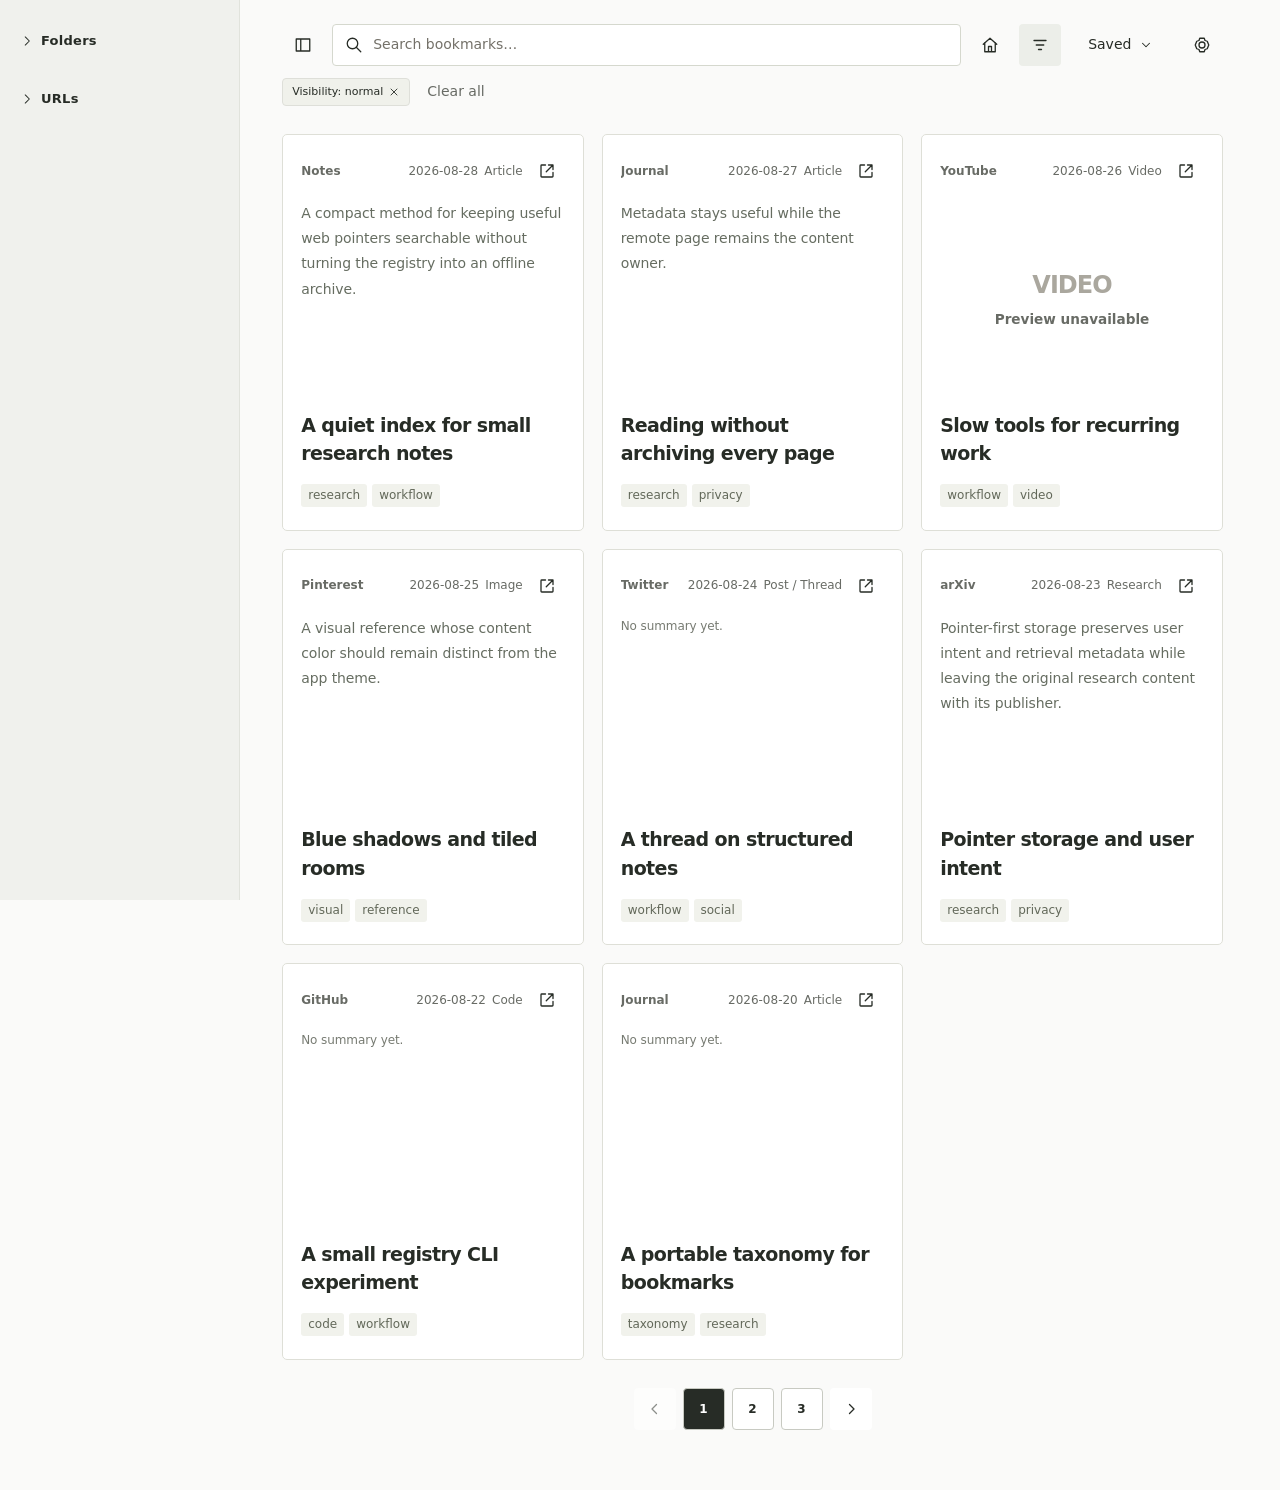
==== commit 580bfe8a: "Update public template: readme-model-sync-20260923" ====
--- a/web/demo.html
+++ b/web/demo.html
@@ -317,7 +317,7 @@
             <p class="guide-note" data-i18n="help.aiSummary">Summarize untried Normal URLs here, or select specific URLs to retry.</p>
           </div>
           <dl class="settings-summary-facts">
-            <div><dt data-i18n="settings.aiModel">Model</dt><dd>gpt-5.6-luna (max)</dd></div>
+            <div><dt data-i18n="settings.aiModel">Model</dt><dd>gpt-6-luna (max)</dd></div>
             <div><dt data-i18n="settings.aiAvailable">Ready now</dt><dd id="ai-url-summary-count">—</dd></div>
           </dl>
           <p id="ai-url-summary-status" class="form-hint" role="status" aria-live="polite"></p>
--- a/web/ui-theme.css
+++ b/web/ui-theme.css
@@ -57,19 +57,16 @@
 .results-grid { grid-template-columns:repeat(3,minmax(0,1fr)); grid-auto-rows:auto; gap:18px}
 .entry-card { border-color:#dedfd7; border-radius:5px; background:#fff}
 .entry-card:hover { box-shadow:0 3px 12px #2528240b; background:#fefefd}
-.entry-card-body { gap:0; padding:19px 19px 13px}
-.entry-card-grid .entry-meta { min-height:30px; margin-bottom:14px; gap:6px; flex-wrap:wrap}
+.entry-card-body { gap:12px; padding:19px 19px 13px}
+.entry-card-grid .entry-meta { min-height:30px; gap:6px; flex-wrap:wrap}
 .entry-meta .entry-source { font-size:11px; font-weight:600; max-width:45%; letter-spacing:0}
 .entry-meta-facts { font-size:10px; gap:6px}
 .entry-date,.entry-kind { font-size:10px}
 .entry-card-external { width:30px; min-width:30px; height:30px; min-height:30px; font-size:17px}
-.entry-card-title { font-size:19px; font-weight:650; letter-spacing:-.6px; line-height:1.5; min-height:0; flex:0 0 auto; margin:0 0 14px!important; display:-webkit-box; -webkit-line-clamp:2; -webkit-box-orient:vertical; overflow:hidden}
-.entry-card-main { aspect-ratio:auto; container-type:normal; display:block; flex:1; min-height:90px; margin-bottom:18px}
-.entry-card-main[data-card-state=cover] { aspect-ratio:4/3; height:auto; min-height:0; flex:none; overflow:hidden; border-radius:3px}
-.entry-card-grid[data-card-state=cover] .entry-card-body { gap:12px}
-.entry-card-grid[data-card-state=cover] :is(.entry-meta,.entry-card-main,.entry-card-title,.entry-card-footer) { margin:0!important}
+.entry-card-title { font-size:19px; font-weight:650; letter-spacing:-.6px; line-height:1.5; min-height:0; flex:0 0 auto; display:-webkit-box; -webkit-line-clamp:2; -webkit-box-orient:vertical; overflow:hidden}
+.entry-card-main { aspect-ratio:4/3; container-type:normal; display:block; height:auto; min-height:0; flex:none; overflow:hidden; border-radius:3px}
+.entry-card-grid :is(.entry-meta,.entry-card-main,.entry-card-title,.entry-card-footer) { margin:0!important}
 .entry-card-summary { margin:0; color:#73776d; font-size:13px; line-height:1.8; word-break:keep-all; overflow-wrap:anywhere; display:-webkit-box; -webkit-line-clamp:4; -webkit-box-orient:vertical; overflow:hidden}
-.entry-card-main.has-no-summary { min-height:60px}
 .has-no-summary .entry-card-summary { font-size:12px; color:#777b72}
 .entry-card-footer { margin-top:auto; gap:5px; min-height:32px}
 
@@ -105,9 +102,8 @@
 @media(max-width:700px) { .main-content { padding:22px 16px 100px}
 .results-grid { grid-template-columns:1fr; gap:14px}
 .entry-card-body { padding:18px 19px 12px}
-.entry-card-main { min-height:0; margin-bottom:12px}
 .entry-card-summary { -webkit-line-clamp:3}
-.entry-card-title { font-size:20px; margin-bottom:10px!important}
+.entry-card-title { font-size:20px}
 .entry-meta .entry-source { max-width:50%}
 .entry-select-target { width:44px; min-height:44px}
 .entry-select-checkbox { width:18px; height:18px}
@@ -131,7 +127,6 @@
 .entry-date,.entry-kind { font-size:11px}
 .entry-meta-facts { flex-wrap:wrap; justify-content:flex-start}
 .entry-card-external { width:36px; min-width:36px; height:36px; min-height:36px}
-.entry-card-main { min-height:100px}
 .entry-card-body { padding:18px}
 .entry-card-footer { margin-top:0}
 .tag { font-size:11px}
@@ -139,8 +134,7 @@
 .active-filter-chips { flex:0 0 auto}
 .tree-select-improved { font-size:14px}
 .tree-count-improved { font-size:12px}
-@media(max-width:700px) { .entry-card-main { min-height:0}
-
+@media(max-width:700px) {
 .entry-meta .entry-source { font-size:13px}
 .entry-date,.entry-kind { font-size:12px}
 .entry-card-summary { font-size:15px}
